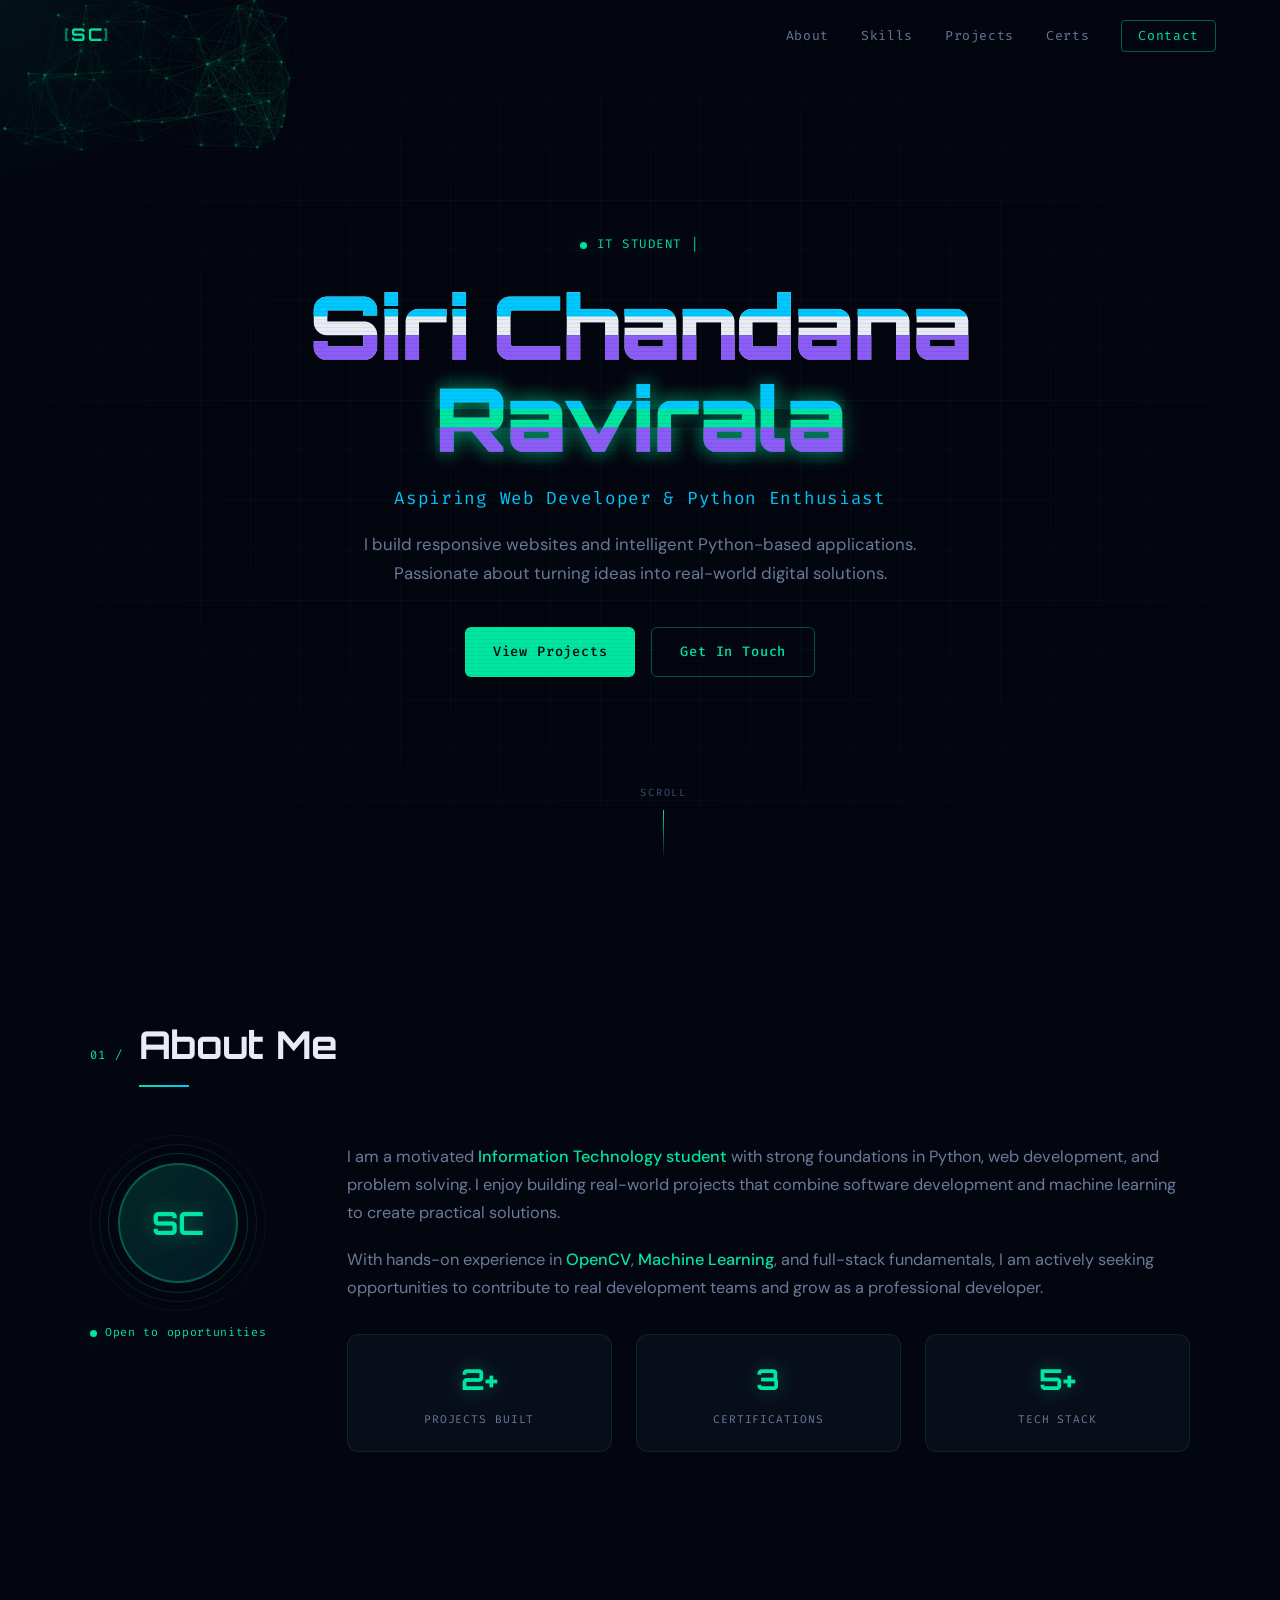
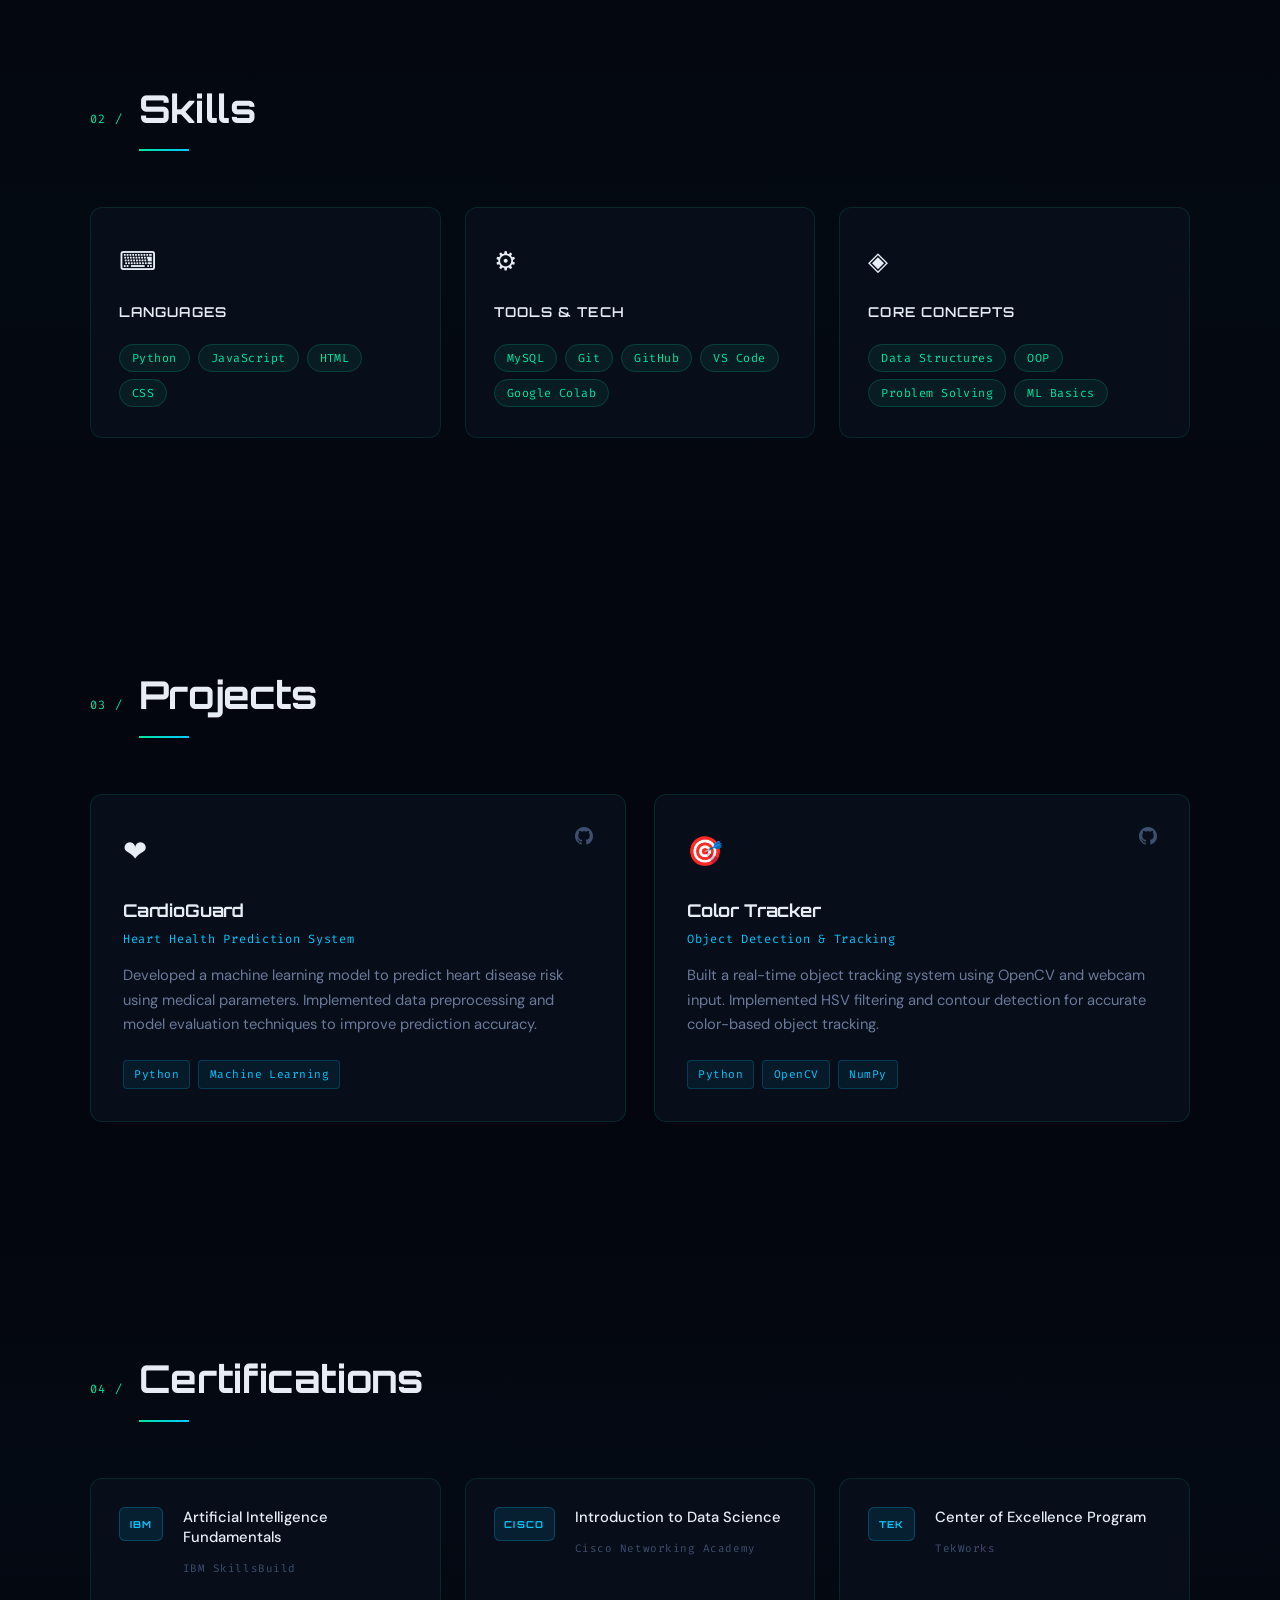
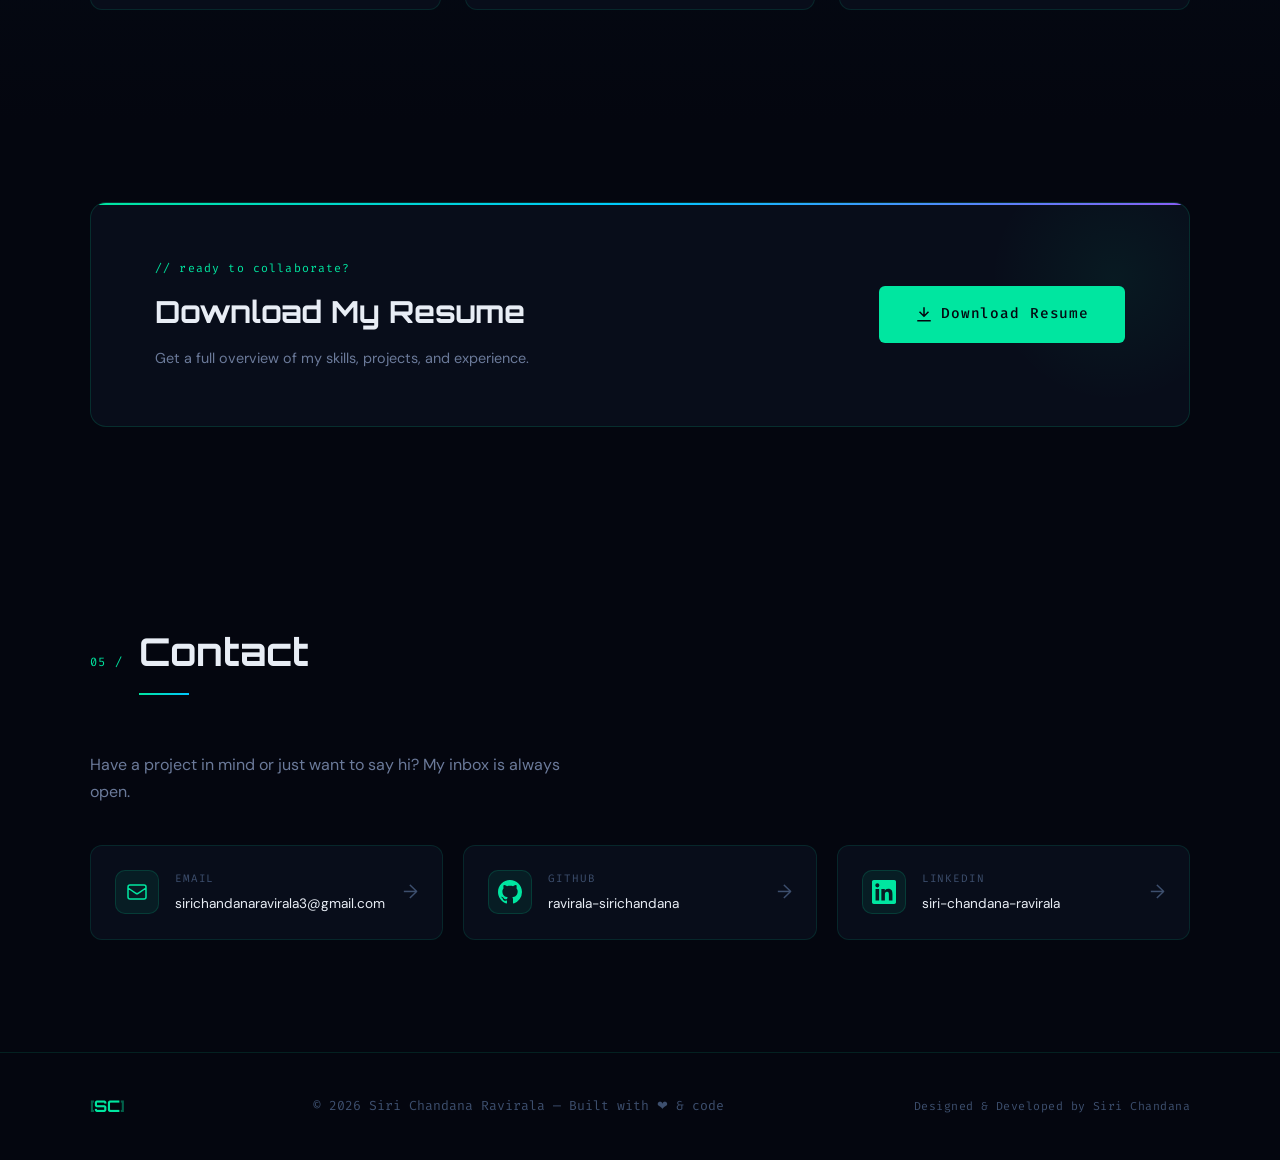
==== index.html @ 1cf6f719 "Add files via upload" ====
<!DOCTYPE html>
<html lang="en">
<head>
  <meta charset="UTF-8" />
  <meta name="viewport" content="width=device-width, initial-scale=1.0" />
  <title>Siri Chandana Ravirala — Portfolio</title>
  <link rel="stylesheet" href="style.css" />
  <link rel="preconnect" href="https://fonts.googleapis.com" />
  <link href="https://fonts.googleapis.com/css2?family=Orbitron:wght@400;600;700;900&family=Fira+Code:wght@300;400;500&family=DM+Sans:wght@300;400;500&display=swap" rel="stylesheet" />
</head>
<body>

  <!-- ─── SCANLINE OVERLAY ─── -->
  <div class="scanlines" aria-hidden="true"></div>

  <!-- ─── CURSOR GLOW ─── -->
  <div class="cursor-glow" id="cursorGlow"></div>

  <!-- ─── NAV ─── -->
  <nav class="nav" id="nav">
    <div class="nav__logo">
      <span class="nav__logo-bracket">[</span>SC<span class="nav__logo-bracket">]</span>
    </div>
    <button class="nav__hamburger" id="hamburger" aria-label="Toggle menu">
      <span></span><span></span><span></span>
    </button>
    <ul class="nav__links" id="navLinks">
      <li><a href="#about" class="nav__link">About</a></li>
      <li><a href="#skills" class="nav__link">Skills</a></li>
      <li><a href="#projects" class="nav__link">Projects</a></li>
      <li><a href="#certs" class="nav__link">Certs</a></li>
      <li><a href="#contact" class="nav__link nav__link--cta">Contact</a></li>
    </ul>
  </nav>

  <!-- ─── HERO ─── -->
  <section class="hero" id="hero">
    <canvas class="hero__particles" id="particleCanvas"></canvas>
    <div class="hero__grid-bg" aria-hidden="true"></div>

    <div class="hero__content">
      <p class="hero__label">
        <span class="hero__label-dot"></span>
        <span id="typingLabel"></span><span class="cursor">|</span>
      </p>
      <h1 class="hero__name" id="heroName">
        <span class="glitch" data-text="Siri Chandana">Siri Chandana</span><br/>
        <span class="glitch hero__name--last" data-text="Ravirala">Ravirala</span>
      </h1>
      <p class="hero__tagline">Aspiring Web Developer &amp; Python Enthusiast</p>
      <p class="hero__intro">I build responsive websites and intelligent Python-based applications.<br class="break-sm"/> Passionate about turning ideas into real-world digital solutions.</p>
      <div class="hero__actions">
        <a href="#projects" class="btn btn--primary">View Projects</a>
        <a href="#contact" class="btn btn--ghost">Get In Touch</a>
      </div>
    </div>

    <div class="hero__scroll-hint" aria-hidden="true">
      <span>scroll</span>
      <div class="hero__scroll-line"></div>
    </div>
  </section>

  <!-- ─── ABOUT ─── -->
  <section class="section about" id="about">
    <div class="container">
      <div class="section__header">
        <span class="section__tag">01 /</span>
        <h2 class="section__title">About Me</h2>
      </div>
      <div class="about__grid">
        <div class="about__avatar-wrap">
          <div class="about__avatar">
            <div class="about__avatar-inner">
              <span class="about__avatar-initials">SC</span>
            </div>
            <div class="about__avatar-ring about__avatar-ring--1"></div>
            <div class="about__avatar-ring about__avatar-ring--2"></div>
            <div class="about__avatar-ring about__avatar-ring--3"></div>
          </div>
          <div class="about__status">
            <span class="about__status-dot"></span>
            Open to opportunities
          </div>
        </div>
        <div class="about__text">
          <p>I am a motivated <span class="highlight">Information Technology student</span> with strong foundations in Python, web development, and problem solving. I enjoy building real-world projects that combine software development and machine learning to create practical solutions.</p>
          <p>With hands-on experience in <span class="highlight">OpenCV</span>, <span class="highlight">Machine Learning</span>, and full-stack fundamentals, I am actively seeking opportunities to contribute to real development teams and grow as a professional developer.</p>
          <div class="about__stats">
            <div class="stat">
              <span class="stat__num">2+</span>
              <span class="stat__label">Projects Built</span>
            </div>
            <div class="stat">
              <span class="stat__num">3</span>
              <span class="stat__label">Certifications</span>
            </div>
            <div class="stat">
              <span class="stat__num">5+</span>
              <span class="stat__label">Tech Stack</span>
            </div>
          </div>
        </div>
      </div>
    </div>
  </section>

  <!-- ─── SKILLS ─── -->
  <section class="section skills" id="skills">
    <div class="container">
      <div class="section__header">
        <span class="section__tag">02 /</span>
        <h2 class="section__title">Skills</h2>
      </div>
      <div class="skills__grid">

        <div class="skill-card" data-delay="0">
          <div class="skill-card__icon">⌨</div>
          <h3 class="skill-card__title">Languages</h3>
          <ul class="skill-card__list">
            <li><span class="pill">Python</span></li>
            <li><span class="pill">JavaScript</span></li>
            <li><span class="pill">HTML</span></li>
            <li><span class="pill">CSS</span></li>
          </ul>
        </div>

        <div class="skill-card" data-delay="100">
          <div class="skill-card__icon">⚙</div>
          <h3 class="skill-card__title">Tools & Tech</h3>
          <ul class="skill-card__list">
            <li><span class="pill">MySQL</span></li>
            <li><span class="pill">Git</span></li>
            <li><span class="pill">GitHub</span></li>
            <li><span class="pill">VS Code</span></li>
            <li><span class="pill">Google Colab</span></li>
          </ul>
        </div>

        <div class="skill-card" data-delay="200">
          <div class="skill-card__icon">◈</div>
          <h3 class="skill-card__title">Core Concepts</h3>
          <ul class="skill-card__list">
            <li><span class="pill">Data Structures</span></li>
            <li><span class="pill">OOP</span></li>
            <li><span class="pill">Problem Solving</span></li>
            <li><span class="pill">ML Basics</span></li>
          </ul>
        </div>

      </div>
    </div>
  </section>

  <!-- ─── PROJECTS ─── -->
  <section class="section projects" id="projects">
    <div class="container">
      <div class="section__header">
        <span class="section__tag">03 /</span>
        <h2 class="section__title">Projects</h2>
      </div>
      <div class="projects__grid">

        <article class="project-card" data-delay="0">
          <div class="project-card__top">
            <span class="project-card__icon">❤</span>
            <div class="project-card__links">
              <a href="https://github.com/ravirala-sirichandana" target="_blank" rel="noopener" class="project-card__link" aria-label="GitHub">
                <svg viewBox="0 0 24 24" width="18" fill="currentColor"><path d="M12 0C5.37 0 0 5.37 0 12c0 5.31 3.435 9.795 8.205 11.385.6.105.825-.255.825-.57 0-.285-.015-1.23-.015-2.235-3.015.555-3.795-.735-4.035-1.41-.135-.345-.72-1.41-1.23-1.695-.42-.225-1.02-.78-.015-.795.945-.015 1.62.87 1.845 1.23 1.08 1.815 2.805 1.305 3.495.99.105-.78.42-1.305.765-1.605-2.67-.3-5.46-1.335-5.46-5.925 0-1.305.465-2.385 1.23-3.225-.12-.3-.54-1.53.12-3.18 0 0 1.005-.315 3.3 1.23.96-.27 1.98-.405 3-.405s2.04.135 3 .405c2.295-1.56 3.3-1.23 3.3-1.23.66 1.65.24 2.88.12 3.18.765.84 1.23 1.905 1.23 3.225 0 4.605-2.805 5.625-5.475 5.925.435.375.81 1.095.81 2.22 0 1.605-.015 2.895-.015 3.3 0 .315.225.69.825.57A12.02 12.02 0 0 0 24 12c0-6.63-5.37-12-12-12z"/></svg>
              </a>
            </div>
          </div>
          <h3 class="project-card__title">CardioGuard</h3>
          <p class="project-card__subtitle">Heart Health Prediction System</p>
          <p class="project-card__desc">Developed a machine learning model to predict heart disease risk using medical parameters. Implemented data preprocessing and model evaluation techniques to improve prediction accuracy.</p>
          <div class="project-card__tags">
            <span class="tag">Python</span>
            <span class="tag">Machine Learning</span>
          </div>
        </article>

        <article class="project-card" data-delay="150">
          <div class="project-card__top">
            <span class="project-card__icon">🎯</span>
            <div class="project-card__links">
              <a href="https://github.com/ravirala-sirichandana" target="_blank" rel="noopener" class="project-card__link" aria-label="GitHub">
                <svg viewBox="0 0 24 24" width="18" fill="currentColor"><path d="M12 0C5.37 0 0 5.37 0 12c0 5.31 3.435 9.795 8.205 11.385.6.105.825-.255.825-.57 0-.285-.015-1.23-.015-2.235-3.015.555-3.795-.735-4.035-1.41-.135-.345-.72-1.41-1.23-1.695-.42-.225-1.02-.78-.015-.795.945-.015 1.62.87 1.845 1.23 1.08 1.815 2.805 1.305 3.495.99.105-.78.42-1.305.765-1.605-2.67-.3-5.46-1.335-5.46-5.925 0-1.305.465-2.385 1.23-3.225-.12-.3-.54-1.53.12-3.18 0 0 1.005-.315 3.3 1.23.96-.27 1.98-.405 3-.405s2.04.135 3 .405c2.295-1.56 3.3-1.23 3.3-1.23.66 1.65.24 2.88.12 3.18.765.84 1.23 1.905 1.23 3.225 0 4.605-2.805 5.625-5.475 5.925.435.375.81 1.095.81 2.22 0 1.605-.015 2.895-.015 3.3 0 .315.225.69.825.57A12.02 12.02 0 0 0 24 12c0-6.63-5.37-12-12-12z"/></svg>
              </a>
            </div>
          </div>
          <h3 class="project-card__title">Color Tracker</h3>
          <p class="project-card__subtitle">Object Detection &amp; Tracking</p>
          <p class="project-card__desc">Built a real-time object tracking system using OpenCV and webcam input. Implemented HSV filtering and contour detection for accurate color-based object tracking.</p>
          <div class="project-card__tags">
            <span class="tag">Python</span>
            <span class="tag">OpenCV</span>
            <span class="tag">NumPy</span>
          </div>
        </article>

      </div>
    </div>
  </section>

  <!-- ─── CERTIFICATIONS ─── -->
  <section class="section certs" id="certs">
    <div class="container">
      <div class="section__header">
        <span class="section__tag">04 /</span>
        <h2 class="section__title">Certifications</h2>
      </div>
      <div class="certs__grid">

        <div class="cert-card" data-delay="0">
          <div class="cert-card__badge">IBM</div>
          <div class="cert-card__body">
            <h3 class="cert-card__title">Artificial Intelligence Fundamentals</h3>
            <span class="cert-card__issuer">IBM SkillsBuild</span>
          </div>
          <div class="cert-card__glow"></div>
        </div>

        <div class="cert-card" data-delay="100">
          <div class="cert-card__badge">CISCO</div>
          <div class="cert-card__body">
            <h3 class="cert-card__title">Introduction to Data Science</h3>
            <span class="cert-card__issuer">Cisco Networking Academy</span>
          </div>
          <div class="cert-card__glow"></div>
        </div>

        <div class="cert-card" data-delay="200">
          <div class="cert-card__badge">TEK</div>
          <div class="cert-card__body">
            <h3 class="cert-card__title">Center of Excellence Program</h3>
            <span class="cert-card__issuer">TekWorks</span>
          </div>
          <div class="cert-card__glow"></div>
        </div>

      </div>
    </div>
  </section>

  <!-- ─── RESUME ─── -->
  <section class="section resume-section" id="resume">
    <div class="container">
      <div class="resume-cta">
        <div class="resume-cta__text">
          <p class="resume-cta__label">// ready to collaborate?</p>
          <h2 class="resume-cta__heading">Download My Resume</h2>
          <p class="resume-cta__sub">Get a full overview of my skills, projects, and experience.</p>
        </div>
        <a href="resume.pdf" class="btn btn--primary btn--lg" download>
          <svg width="18" height="18" viewBox="0 0 24 24" fill="none" stroke="currentColor" stroke-width="2"><path d="M12 15V3M6 9l6 6 6-6M3 21h18"/></svg>
          Download Resume
        </a>
      </div>
    </div>
  </section>

  <!-- ─── CONTACT ─── -->
  <section class="section contact" id="contact">
    <div class="container">
      <div class="section__header">
        <span class="section__tag">05 /</span>
        <h2 class="section__title">Contact</h2>
      </div>
      <p class="contact__intro">Have a project in mind or just want to say hi? My inbox is always open.</p>
      <div class="contact__grid">

        <a href="mailto:sirichandanaravirala3@gmail.com" class="contact-card">
          <div class="contact-card__icon">
            <svg viewBox="0 0 24 24" width="24" fill="none" stroke="currentColor" stroke-width="1.5"><path d="M3 8l7.89 5.26a2 2 0 002.22 0L21 8M5 19h14a2 2 0 002-2V7a2 2 0 00-2-2H5a2 2 0 00-2 2v10a2 2 0 002 2z"/></svg>
          </div>
          <div>
            <p class="contact-card__label">Email</p>
            <p class="contact-card__value">sirichandanaravirala3@gmail.com</p>
          </div>
          <span class="contact-card__arrow">→</span>
        </a>

        <a href="https://github.com/ravirala-sirichandana" target="_blank" rel="noopener" class="contact-card">
          <div class="contact-card__icon">
            <svg viewBox="0 0 24 24" width="24" fill="currentColor"><path d="M12 0C5.37 0 0 5.37 0 12c0 5.31 3.435 9.795 8.205 11.385.6.105.825-.255.825-.57 0-.285-.015-1.23-.015-2.235-3.015.555-3.795-.735-4.035-1.41-.135-.345-.72-1.41-1.23-1.695-.42-.225-1.02-.78-.015-.795.945-.015 1.62.87 1.845 1.23 1.08 1.815 2.805 1.305 3.495.99.105-.78.42-1.305.765-1.605-2.67-.3-5.46-1.335-5.46-5.925 0-1.305.465-2.385 1.23-3.225-.12-.3-.54-1.53.12-3.18 0 0 1.005-.315 3.3 1.23.96-.27 1.98-.405 3-.405s2.04.135 3 .405c2.295-1.56 3.3-1.23 3.3-1.23.66 1.65.24 2.88.12 3.18.765.84 1.23 1.905 1.23 3.225 0 4.605-2.805 5.625-5.475 5.925.435.375.81 1.095.81 2.22 0 1.605-.015 2.895-.015 3.3 0 .315.225.69.825.57A12.02 12.02 0 0 0 24 12c0-6.63-5.37-12-12-12z"/></svg>
          </div>
          <div>
            <p class="contact-card__label">GitHub</p>
            <p class="contact-card__value">ravirala-sirichandana</p>
          </div>
          <span class="contact-card__arrow">→</span>
        </a>

        <a href="https://linkedin.com/in/siri-chandana-ravirala" target="_blank" rel="noopener" class="contact-card">
          <div class="contact-card__icon">
            <svg viewBox="0 0 24 24" width="24" fill="currentColor"><path d="M20.447 20.452h-3.554v-5.569c0-1.328-.027-3.037-1.852-3.037-1.853 0-2.136 1.445-2.136 2.939v5.667H9.351V9h3.414v1.561h.046c.477-.9 1.637-1.85 3.37-1.85 3.601 0 4.267 2.37 4.267 5.455v6.286zM5.337 7.433a2.062 2.062 0 01-2.063-2.065 2.064 2.064 0 112.063 2.065zm1.782 13.019H3.555V9h3.564v11.452zM22.225 0H1.771C.792 0 0 .774 0 1.729v20.542C0 23.227.792 24 1.771 24h20.451C23.2 24 24 23.227 24 22.271V1.729C24 .774 23.2 0 22.222 0h.003z"/></svg>
          </div>
          <div>
            <p class="contact-card__label">LinkedIn</p>
            <p class="contact-card__value">siri-chandana-ravirala</p>
          </div>
          <span class="contact-card__arrow">→</span>
        </a>

      </div>
    </div>
  </section>

  <!-- ─── FOOTER ─── -->
  <footer class="footer">
    <div class="container">
      <div class="footer__inner">
        <span class="footer__logo"><span class="footer__logo-bracket">[</span>SC<span class="footer__logo-bracket">]</span></span>
        <p class="footer__copy">© 2026 Siri Chandana Ravirala — Built with ❤ &amp; code</p>
        <p class="footer__made">Designed &amp; Developed by Siri Chandana</p>
      </div>
    </div>
  </footer>

  <script src="script.js"></script>
</body>
</html>
---- style.css ----
/* ═══════════════════════════════════════════════
   SIRI CHANDANA — PORTFOLIO  |  style.css
   Theme: Cyberpunk Terminal / Dark Futuristic
   ═══════════════════════════════════════════════ */

/* ── VARIABLES ─────────────────────────────── */
:root {
  --bg-base:       #04060f;
  --bg-card:       #080d1a;
  --bg-card-hover: #0c1326;
  --bg-border:     rgba(0, 230, 160, 0.12);

  --accent-green:  #00e6a0;
  --accent-cyan:   #00c8ff;
  --accent-purple: #8b5cf6;

  --text-primary:  #e8edf5;
  --text-muted:    #6b7a9a;
  --text-dim:      #3d4f6e;

  --glow-green:    0 0 20px rgba(0, 230, 160, 0.4);
  --glow-cyan:     0 0 20px rgba(0, 200, 255, 0.4);
  --glow-card:     0 0 40px rgba(0, 230, 160, 0.06);

  --font-display:  'Orbitron', monospace;
  --font-code:     'Fira Code', monospace;
  --font-body:     'DM Sans', sans-serif;

  --nav-h:         70px;
  --radius:        12px;
  --transition:    0.3s cubic-bezier(0.4, 0, 0.2, 1);
}

/* ── RESET & BASE ───────────────────────────── */
*, *::before, *::after { box-sizing: border-box; margin: 0; padding: 0; }
html { scroll-behavior: smooth; font-size: 16px; }

body {
  background: var(--bg-base);
  color: var(--text-primary);
  font-family: var(--font-body);
  line-height: 1.7;
  overflow-x: hidden;
}

a { color: inherit; text-decoration: none; }
ul { list-style: none; }
img { display: block; max-width: 100%; }

/* ── SCANLINES ──────────────────────────────── */
.scanlines {
  pointer-events: none;
  position: fixed;
  inset: 0;
  z-index: 9999;
  background: repeating-linear-gradient(
    to bottom,
    transparent 0px,
    transparent 3px,
    rgba(0, 0, 0, 0.06) 3px,
    rgba(0, 0, 0, 0.06) 4px
  );
  animation: scanMove 8s linear infinite;
}
@keyframes scanMove {
  0%   { background-position-y: 0; }
  100% { background-position-y: 100vh; }
}

/* ── CURSOR GLOW ────────────────────────────── */
.cursor-glow {
  pointer-events: none;
  position: fixed;
  width: 400px;
  height: 400px;
  border-radius: 50%;
  background: radial-gradient(circle, rgba(0,230,160,0.06) 0%, transparent 70%);
  transform: translate(-50%, -50%);
  z-index: 1;
  transition: opacity 0.3s;
}

/* ── CONTAINER ──────────────────────────────── */
.container {
  width: min(1100px, 92%);
  margin: 0 auto;
}

/* ── NAVIGATION ─────────────────────────────── */
.nav {
  position: fixed;
  top: 0; left: 0; right: 0;
  height: var(--nav-h);
  display: flex;
  align-items: center;
  justify-content: space-between;
  padding: 0 5%;
  z-index: 100;
  transition: background var(--transition), backdrop-filter var(--transition);
}

.nav.scrolled {
  background: rgba(4, 6, 15, 0.92);
  backdrop-filter: blur(16px);
  border-bottom: 1px solid var(--bg-border);
}

.nav__logo {
  font-family: var(--font-display);
  font-size: 1.1rem;
  font-weight: 700;
  color: var(--accent-green);
  letter-spacing: 0.1em;
}

.nav__logo-bracket { opacity: 0.5; }

.nav__links {
  display: flex;
  align-items: center;
  gap: 2rem;
}

.nav__link {
  font-family: var(--font-code);
  font-size: 0.82rem;
  color: var(--text-muted);
  position: relative;
  transition: color var(--transition);
  letter-spacing: 0.05em;
}

.nav__link::after {
  content: '';
  position: absolute;
  bottom: -4px; left: 0;
  width: 0; height: 1px;
  background: var(--accent-green);
  transition: width var(--transition);
}

.nav__link:hover,
.nav__link.active {
  color: var(--accent-green);
}

.nav__link:hover::after,
.nav__link.active::after { width: 100%; }

.nav__link--cta {
  padding: 0.4rem 1rem;
  border: 1px solid rgba(0, 230, 160, 0.4);
  border-radius: 4px;
  color: var(--accent-green);
  transition: background var(--transition), color var(--transition), box-shadow var(--transition);
}

.nav__link--cta:hover {
  background: var(--accent-green);
  color: var(--bg-base);
  box-shadow: var(--glow-green);
}

.nav__link--cta::after { display: none; }

/* Hamburger */
.nav__hamburger {
  display: none;
  flex-direction: column;
  gap: 5px;
  background: none;
  border: none;
  cursor: pointer;
  padding: 4px;
}

.nav__hamburger span {
  display: block;
  width: 24px; height: 2px;
  background: var(--accent-green);
  border-radius: 2px;
  transition: transform var(--transition), opacity var(--transition);
}

.nav__hamburger.open span:nth-child(1) { transform: translateY(7px) rotate(45deg); }
.nav__hamburger.open span:nth-child(2) { opacity: 0; }
.nav__hamburger.open span:nth-child(3) { transform: translateY(-7px) rotate(-45deg); }

/* ── BUTTONS ────────────────────────────────── */
.btn {
  display: inline-flex;
  align-items: center;
  gap: 0.5rem;
  padding: 0.75rem 1.75rem;
  border-radius: 6px;
  font-family: var(--font-code);
  font-size: 0.85rem;
  font-weight: 500;
  letter-spacing: 0.06em;
  cursor: pointer;
  border: none;
  transition: all var(--transition);
}

.btn--primary {
  background: var(--accent-green);
  color: var(--bg-base);
}

.btn--primary:hover {
  background: #00ffb3;
  box-shadow: var(--glow-green);
  transform: translateY(-2px);
}

.btn--ghost {
  background: transparent;
  border: 1px solid rgba(0, 230, 160, 0.35);
  color: var(--accent-green);
}

.btn--ghost:hover {
  background: rgba(0, 230, 160, 0.08);
  box-shadow: var(--glow-green);
  transform: translateY(-2px);
}

.btn--lg { padding: 1rem 2.25rem; font-size: 0.9rem; }

/* ── HERO ───────────────────────────────────── */
.hero {
  position: relative;
  min-height: 100vh;
  display: flex;
  align-items: center;
  justify-content: center;
  overflow: hidden;
  padding: var(--nav-h) 5% 5%;
}

.hero__particles {
  position: absolute;
  inset: 0;
  z-index: 0;
}

.hero__grid-bg {
  position: absolute;
  inset: 0;
  background-image:
    linear-gradient(rgba(0,230,160,0.04) 1px, transparent 1px),
    linear-gradient(90deg, rgba(0,230,160,0.04) 1px, transparent 1px);
  background-size: 50px 50px;
  z-index: 0;
  mask-image: radial-gradient(ellipse 80% 80% at 50% 50%, black 30%, transparent 100%);
}

.hero__content {
  position: relative;
  z-index: 2;
  text-align: center;
  max-width: 820px;
}

.hero__label {
  display: inline-flex;
  align-items: center;
  gap: 0.6rem;
  font-family: var(--font-code);
  font-size: 0.78rem;
  color: var(--accent-green);
  letter-spacing: 0.12em;
  text-transform: uppercase;
  margin-bottom: 1.5rem;
  opacity: 0;
  animation: fadeUp 0.6s 0.2s forwards;
}

.hero__label-dot {
  width: 7px; height: 7px;
  border-radius: 50%;
  background: var(--accent-green);
  box-shadow: var(--glow-green);
  animation: pulse 2s infinite;
}

@keyframes pulse {
  0%, 100% { opacity: 1; transform: scale(1); }
  50% { opacity: 0.4; transform: scale(0.8); }
}

.cursor {
  animation: blink 0.8s step-end infinite;
  color: var(--accent-green);
}

@keyframes blink { 0%, 100% { opacity: 1; } 50% { opacity: 0; } }

.hero__name {
  font-family: var(--font-display);
  font-size: clamp(2.6rem, 7vw, 5.5rem);
  font-weight: 900;
  line-height: 1.05;
  letter-spacing: -0.02em;
  margin-bottom: 1.25rem;
  opacity: 0;
  animation: fadeUp 0.7s 0.4s forwards;
}

.hero__name--last {
  color: var(--accent-green);
  text-shadow: var(--glow-green);
}

/* Glitch Effect */
.glitch {
  position: relative;
  display: inline-block;
}

.glitch::before,
.glitch::after {
  content: attr(data-text);
  position: absolute;
  top: 0; left: 0;
  width: 100%; height: 100%;
}

.glitch::before {
  color: var(--accent-cyan);
  clip-path: polygon(0 0, 100% 0, 100% 40%, 0 40%);
  animation: glitchTop 4s 2s infinite;
}

.glitch::after {
  color: var(--accent-purple);
  clip-path: polygon(0 60%, 100% 60%, 100% 100%, 0 100%);
  animation: glitchBottom 4s 2s infinite;
}

@keyframes glitchTop {
  0%, 90%, 100% { transform: translate(0); opacity: 0; }
  91%           { transform: translate(-3px, -2px); opacity: 0.7; }
  93%           { transform: translate(3px, 2px); opacity: 0.7; }
  95%           { transform: translate(0); opacity: 0; }
}

@keyframes glitchBottom {
  0%, 90%, 100% { transform: translate(0); opacity: 0; }
  92%           { transform: translate(3px, 2px); opacity: 0.7; }
  94%           { transform: translate(-3px, -2px); opacity: 0.7; }
  96%           { transform: translate(0); opacity: 0; }
}

.hero__tagline {
  font-family: var(--font-code);
  font-size: clamp(0.9rem, 2vw, 1.1rem);
  color: var(--accent-cyan);
  letter-spacing: 0.04em;
  margin-bottom: 1rem;
  opacity: 0;
  animation: fadeUp 0.7s 0.6s forwards;
}

.hero__intro {
  font-size: clamp(0.9rem, 1.5vw, 1.05rem);
  color: var(--text-muted);
  max-width: 580px;
  margin: 0 auto 2.5rem;
  opacity: 0;
  animation: fadeUp 0.7s 0.8s forwards;
}

.hero__actions {
  display: flex;
  gap: 1rem;
  justify-content: center;
  flex-wrap: wrap;
  opacity: 0;
  animation: fadeUp 0.7s 1s forwards;
}

.hero__scroll-hint {
  position: absolute;
  bottom: 2.5rem;
  left: 50%;
  transform: translateX(-50%);
  display: flex;
  flex-direction: column;
  align-items: center;
  gap: 0.5rem;
  font-family: var(--font-code);
  font-size: 0.65rem;
  letter-spacing: 0.18em;
  text-transform: uppercase;
  color: var(--text-dim);
  opacity: 0;
  animation: fadeUp 0.7s 1.4s forwards;
}

.hero__scroll-line {
  width: 1px;
  height: 50px;
  background: linear-gradient(to bottom, var(--accent-green), transparent);
  animation: scrollPulse 2s ease-in-out infinite;
}

@keyframes scrollPulse {
  0%, 100% { opacity: 0.3; transform: scaleY(1); }
  50% { opacity: 1; transform: scaleY(1.2); }
}

/* ── SECTIONS ───────────────────────────────── */
.section {
  padding: 7rem 0;
}

.section__header {
  display: flex;
  align-items: baseline;
  gap: 1rem;
  margin-bottom: 3.5rem;
}

.section__tag {
  font-family: var(--font-code);
  font-size: 0.75rem;
  color: var(--accent-green);
  letter-spacing: 0.1em;
}

.section__title {
  font-family: var(--font-display);
  font-size: clamp(1.6rem, 4vw, 2.4rem);
  font-weight: 700;
  letter-spacing: -0.01em;
  position: relative;
}

.section__title::after {
  content: '';
  display: block;
  width: 50px; height: 2px;
  background: linear-gradient(to right, var(--accent-green), var(--accent-cyan));
  margin-top: 0.5rem;
}

/* ── ABOUT ──────────────────────────────────── */
.about__grid {
  display: grid;
  grid-template-columns: auto 1fr;
  gap: 5rem;
  align-items: start;
}

.about__avatar-wrap {
  display: flex;
  flex-direction: column;
  align-items: center;
  gap: 1.25rem;
}

.about__avatar {
  position: relative;
  width: 160px;
  height: 160px;
  display: flex;
  align-items: center;
  justify-content: center;
}

.about__avatar-inner {
  width: 120px; height: 120px;
  border-radius: 50%;
  background: linear-gradient(135deg, rgba(0,230,160,0.15), rgba(0,200,255,0.1));
  border: 2px solid rgba(0,230,160,0.3);
  display: flex;
  align-items: center;
  justify-content: center;
  position: relative;
  z-index: 2;
}

.about__avatar-initials {
  font-family: var(--font-display);
  font-size: 2rem;
  font-weight: 700;
  color: var(--accent-green);
  text-shadow: var(--glow-green);
}

.about__avatar-ring {
  position: absolute;
  border-radius: 50%;
  border: 1px solid;
}

.about__avatar-ring--1 {
  width: 140px; height: 140px;
  border-color: rgba(0,230,160,0.2);
  animation: ringRotate 8s linear infinite;
}

.about__avatar-ring--2 {
  width: 158px; height: 158px;
  border-color: rgba(0,200,255,0.12);
  animation: ringRotate 14s linear infinite reverse;
}

.about__avatar-ring--3 {
  width: 176px; height: 176px;
  border-color: rgba(139,92,246,0.08);
  animation: ringRotate 20s linear infinite;
}

@keyframes ringRotate {
  from { transform: rotate(0deg); }
  to   { transform: rotate(360deg); }
}

.about__status {
  display: flex;
  align-items: center;
  gap: 0.5rem;
  font-family: var(--font-code);
  font-size: 0.72rem;
  color: var(--accent-green);
  letter-spacing: 0.06em;
  white-space: nowrap;
}

.about__status-dot {
  width: 7px; height: 7px;
  border-radius: 50%;
  background: var(--accent-green);
  box-shadow: var(--glow-green);
  animation: pulse 2s infinite;
}

.about__text p {
  color: var(--text-muted);
  margin-bottom: 1.25rem;
  font-size: 1.02rem;
}

.about__text p:last-of-type { margin-bottom: 2rem; }

.highlight {
  color: var(--accent-green);
  font-weight: 500;
}

.about__stats {
  display: grid;
  grid-template-columns: repeat(3, 1fr);
  gap: 1.5rem;
  margin-top: 2rem;
}

.stat {
  padding: 1.25rem;
  background: var(--bg-card);
  border: 1px solid var(--bg-border);
  border-radius: var(--radius);
  text-align: center;
  transition: border-color var(--transition), box-shadow var(--transition);
}

.stat:hover {
  border-color: rgba(0,230,160,0.3);
  box-shadow: var(--glow-card);
}

.stat__num {
  display: block;
  font-family: var(--font-display);
  font-size: 1.8rem;
  font-weight: 700;
  color: var(--accent-green);
  text-shadow: var(--glow-green);
}

.stat__label {
  font-family: var(--font-code);
  font-size: 0.7rem;
  color: var(--text-muted);
  letter-spacing: 0.08em;
  text-transform: uppercase;
}

/* ── SKILLS ─────────────────────────────────── */
.skills {
  background: linear-gradient(180deg, var(--bg-base) 0%, rgba(0,230,160,0.02) 50%, var(--bg-base) 100%);
}

.skills__grid {
  display: grid;
  grid-template-columns: repeat(3, 1fr);
  gap: 1.5rem;
}

.skill-card {
  background: var(--bg-card);
  border: 1px solid var(--bg-border);
  border-radius: var(--radius);
  padding: 2rem 1.75rem;
  position: relative;
  overflow: hidden;
  transition: border-color var(--transition), transform var(--transition), box-shadow var(--transition);
}

.skill-card::before {
  content: '';
  position: absolute;
  top: 0; left: 0; right: 0;
  height: 2px;
  background: linear-gradient(to right, var(--accent-green), var(--accent-cyan));
  opacity: 0;
  transition: opacity var(--transition);
}

.skill-card:hover {
  border-color: rgba(0,230,160,0.25);
  transform: translateY(-6px);
  box-shadow: var(--glow-card);
}

.skill-card:hover::before { opacity: 1; }

.skill-card__icon {
  font-size: 1.6rem;
  margin-bottom: 1rem;
  display: block;
}

.skill-card__title {
  font-family: var(--font-display);
  font-size: 0.85rem;
  font-weight: 600;
  letter-spacing: 0.08em;
  text-transform: uppercase;
  color: var(--text-primary);
  margin-bottom: 1.25rem;
}

.skill-card__list {
  display: flex;
  flex-wrap: wrap;
  gap: 0.5rem;
}

.pill {
  font-family: var(--font-code);
  font-size: 0.73rem;
  padding: 0.3rem 0.75rem;
  background: rgba(0, 230, 160, 0.07);
  border: 1px solid rgba(0, 230, 160, 0.18);
  border-radius: 100px;
  color: var(--accent-green);
  letter-spacing: 0.04em;
  transition: background var(--transition), border-color var(--transition), box-shadow var(--transition);
}

.pill:hover {
  background: rgba(0, 230, 160, 0.15);
  border-color: rgba(0,230,160,0.5);
  box-shadow: 0 0 10px rgba(0,230,160,0.2);
}

/* ── PROJECTS ───────────────────────────────── */
.projects__grid {
  display: grid;
  grid-template-columns: repeat(2, 1fr);
  gap: 1.75rem;
}

.project-card {
  background: var(--bg-card);
  border: 1px solid var(--bg-border);
  border-radius: var(--radius);
  padding: 2rem;
  position: relative;
  overflow: hidden;
  transition: border-color var(--transition), transform var(--transition), box-shadow var(--transition);
}

.project-card::after {
  content: '';
  position: absolute;
  inset: 0;
  background: radial-gradient(ellipse at top left, rgba(0,230,160,0.04) 0%, transparent 60%);
  opacity: 0;
  transition: opacity var(--transition);
}

.project-card:hover {
  border-color: rgba(0,230,160,0.3);
  transform: translateY(-6px);
  box-shadow: 0 20px 60px rgba(0,230,160,0.08);
}

.project-card:hover::after { opacity: 1; }

.project-card__top {
  display: flex;
  justify-content: space-between;
  align-items: flex-start;
  margin-bottom: 1.25rem;
}

.project-card__icon { font-size: 1.8rem; }

.project-card__links { display: flex; gap: 0.75rem; }

.project-card__link {
  color: var(--text-dim);
  transition: color var(--transition), transform var(--transition);
  display: flex;
  align-items: center;
}

.project-card__link:hover {
  color: var(--accent-green);
  transform: translateY(-2px);
}

.project-card__title {
  font-family: var(--font-display);
  font-size: 1.1rem;
  font-weight: 700;
  letter-spacing: -0.01em;
  margin-bottom: 0.2rem;
}

.project-card__subtitle {
  font-family: var(--font-code);
  font-size: 0.75rem;
  color: var(--accent-cyan);
  letter-spacing: 0.06em;
  margin-bottom: 0.9rem;
}

.project-card__desc {
  font-size: 0.92rem;
  color: var(--text-muted);
  margin-bottom: 1.5rem;
  line-height: 1.65;
}

.project-card__tags {
  display: flex;
  flex-wrap: wrap;
  gap: 0.5rem;
}

.tag {
  font-family: var(--font-code);
  font-size: 0.7rem;
  padding: 0.25rem 0.65rem;
  background: rgba(0,200,255,0.07);
  border: 1px solid rgba(0,200,255,0.2);
  border-radius: 4px;
  color: var(--accent-cyan);
  letter-spacing: 0.04em;
}

/* ── CERTIFICATIONS ─────────────────────────── */
.certs {
  background: linear-gradient(180deg, var(--bg-base) 0%, rgba(0,200,255,0.02) 50%, var(--bg-base) 100%);
}

.certs__grid {
  display: grid;
  grid-template-columns: repeat(3, 1fr);
  gap: 1.5rem;
}

.cert-card {
  background: var(--bg-card);
  border: 1px solid var(--bg-border);
  border-radius: var(--radius);
  padding: 1.75rem;
  display: flex;
  gap: 1.25rem;
  align-items: flex-start;
  position: relative;
  overflow: hidden;
  transition: border-color var(--transition), transform var(--transition);
}

.cert-card:hover {
  border-color: rgba(0,200,255,0.3);
  transform: translateY(-5px);
}

.cert-card__glow {
  position: absolute;
  bottom: -20px; right: -20px;
  width: 80px; height: 80px;
  border-radius: 50%;
  background: radial-gradient(circle, rgba(0,200,255,0.12), transparent 70%);
  opacity: 0;
  transition: opacity var(--transition);
}

.cert-card:hover .cert-card__glow { opacity: 1; }

.cert-card__badge {
  font-family: var(--font-display);
  font-size: 0.6rem;
  font-weight: 700;
  letter-spacing: 0.12em;
  padding: 0.5rem 0.6rem;
  background: rgba(0,200,255,0.1);
  border: 1px solid rgba(0,200,255,0.25);
  border-radius: 6px;
  color: var(--accent-cyan);
  white-space: nowrap;
  flex-shrink: 0;
}

.cert-card__body { flex: 1; }

.cert-card__title {
  font-family: var(--font-body);
  font-size: 0.92rem;
  font-weight: 500;
  color: var(--text-primary);
  margin-bottom: 0.35rem;
  line-height: 1.4;
}

.cert-card__issuer {
  font-family: var(--font-code);
  font-size: 0.68rem;
  color: var(--text-dim);
  letter-spacing: 0.05em;
}

/* ── RESUME CTA ─────────────────────────────── */
.resume-section {
  padding: 5rem 0;
}

.resume-cta {
  display: flex;
  align-items: center;
  justify-content: space-between;
  gap: 3rem;
  padding: 3.5rem 4rem;
  background: var(--bg-card);
  border: 1px solid rgba(0,230,160,0.15);
  border-radius: 16px;
  position: relative;
  overflow: hidden;
}

.resume-cta::before {
  content: '';
  position: absolute;
  top: 0; left: 0; right: 0;
  height: 2px;
  background: linear-gradient(to right, var(--accent-green), var(--accent-cyan), var(--accent-purple));
}

.resume-cta::after {
  content: '';
  position: absolute;
  top: -50px; right: -50px;
  width: 250px; height: 250px;
  border-radius: 50%;
  background: radial-gradient(circle, rgba(0,230,160,0.06), transparent 70%);
}

.resume-cta__label {
  font-family: var(--font-code);
  font-size: 0.72rem;
  color: var(--accent-green);
  letter-spacing: 0.1em;
  margin-bottom: 0.5rem;
}

.resume-cta__heading {
  font-family: var(--font-display);
  font-size: clamp(1.3rem, 3vw, 1.9rem);
  font-weight: 700;
  margin-bottom: 0.5rem;
}

.resume-cta__sub {
  color: var(--text-muted);
  font-size: 0.9rem;
}

/* ── CONTACT ────────────────────────────────── */
.contact__intro {
  color: var(--text-muted);
  font-size: 1rem;
  margin-bottom: 2.5rem;
  max-width: 500px;
}

.contact__grid {
  display: grid;
  grid-template-columns: repeat(3, 1fr);
  gap: 1.25rem;
}

.contact-card {
  display: flex;
  align-items: center;
  gap: 1rem;
  padding: 1.5rem;
  background: var(--bg-card);
  border: 1px solid var(--bg-border);
  border-radius: var(--radius);
  transition: border-color var(--transition), transform var(--transition), box-shadow var(--transition);
  position: relative;
  overflow: hidden;
}

.contact-card:hover {
  border-color: rgba(0,230,160,0.3);
  transform: translateY(-4px);
  box-shadow: var(--glow-card);
}

.contact-card__icon {
  width: 44px; height: 44px;
  border-radius: 10px;
  background: rgba(0,230,160,0.08);
  border: 1px solid rgba(0,230,160,0.15);
  display: flex;
  align-items: center;
  justify-content: center;
  color: var(--accent-green);
  flex-shrink: 0;
  transition: background var(--transition);
}

.contact-card:hover .contact-card__icon {
  background: rgba(0,230,160,0.16);
}

.contact-card__label {
  font-family: var(--font-code);
  font-size: 0.68rem;
  color: var(--text-dim);
  letter-spacing: 0.08em;
  text-transform: uppercase;
  margin-bottom: 0.2rem;
}

.contact-card__value {
  font-size: 0.85rem;
  color: var(--text-primary);
  word-break: break-all;
}

.contact-card__arrow {
  margin-left: auto;
  font-size: 1.2rem;
  color: var(--text-dim);
  flex-shrink: 0;
  transition: color var(--transition), transform var(--transition);
}

.contact-card:hover .contact-card__arrow {
  color: var(--accent-green);
  transform: translateX(4px);
}

/* ── FOOTER ─────────────────────────────────── */
.footer {
  border-top: 1px solid var(--bg-border);
  padding: 2.5rem 0;
}

.footer__inner {
  display: flex;
  align-items: center;
  justify-content: space-between;
  flex-wrap: wrap;
  gap: 1rem;
}

.footer__logo {
  font-family: var(--font-display);
  font-weight: 700;
  color: var(--accent-green);
  font-size: 1rem;
}

.footer__logo-bracket { opacity: 0.4; }

.footer__copy {
  font-size: 0.82rem;
  color: var(--text-dim);
  font-family: var(--font-code);
}

.footer__made {
  font-family: var(--font-code);
  font-size: 0.72rem;
  color: var(--text-dim);
  letter-spacing: 0.04em;
}

/* ── ANIMATIONS ─────────────────────────────── */
@keyframes fadeUp {
  from { opacity: 0; transform: translateY(24px); }
  to   { opacity: 1; transform: translateY(0); }
}

.reveal {
  opacity: 0;
  transform: translateY(30px);
  transition: opacity 0.7s var(--transition), transform 0.7s var(--transition);
}

.reveal.visible {
  opacity: 1;
  transform: none;
}

/* ── MOBILE ─────────────────────────────────── */
@media (max-width: 900px) {
  .about__grid { grid-template-columns: 1fr; gap: 3rem; }
  .about__avatar-wrap { flex-direction: row; align-items: center; }
  .skills__grid { grid-template-columns: 1fr; }
  .projects__grid { grid-template-columns: 1fr; }
  .certs__grid { grid-template-columns: 1fr; }
  .contact__grid { grid-template-columns: 1fr; }
  .resume-cta { flex-direction: column; text-align: center; padding: 2.5rem 2rem; }
  .about__stats { grid-template-columns: repeat(3,1fr); }
}

@media (max-width: 680px) {
  .nav__links {
    position: fixed;
    top: var(--nav-h);
    left: 0; right: 0;
    flex-direction: column;
    align-items: center;
    background: rgba(4, 6, 15, 0.97);
    backdrop-filter: blur(16px);
    border-bottom: 1px solid var(--bg-border);
    padding: 2rem 0;
    gap: 1.5rem;
    transform: translateY(-110%);
    transition: transform 0.4s cubic-bezier(0.4, 0, 0.2, 1);
    z-index: 99;
  }

  .nav__links.open { transform: translateY(0); }

  .nav__hamburger { display: flex; }

  .hero__name { font-size: clamp(2rem, 10vw, 3.2rem); }
  .about__stats { grid-template-columns: repeat(3,1fr); }

  .about__avatar-wrap { flex-direction: column; }

  .break-sm { display: none; }

  .section { padding: 5rem 0; }

  .footer__inner { flex-direction: column; text-align: center; }
}

@media (max-width: 420px) {
  .about__stats { grid-template-columns: 1fr; }
  .hero__actions { flex-direction: column; align-items: center; }
}
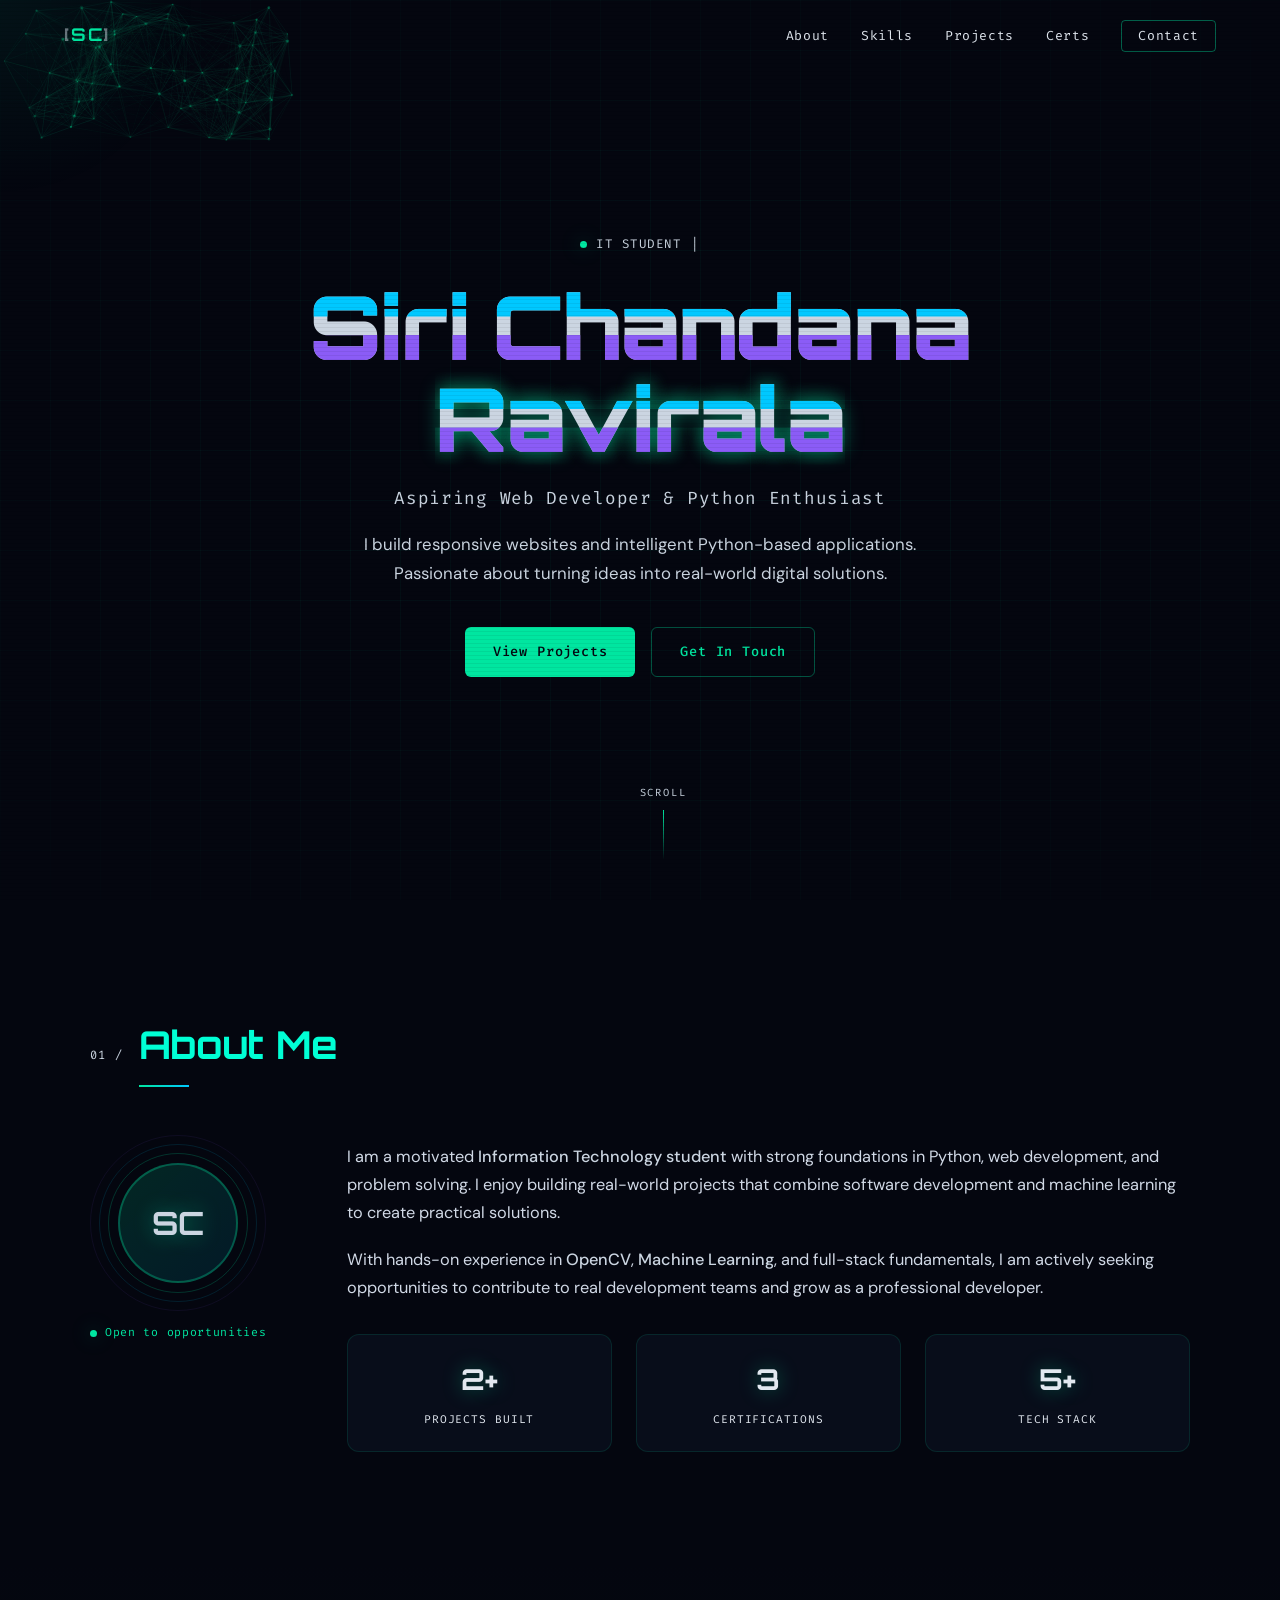
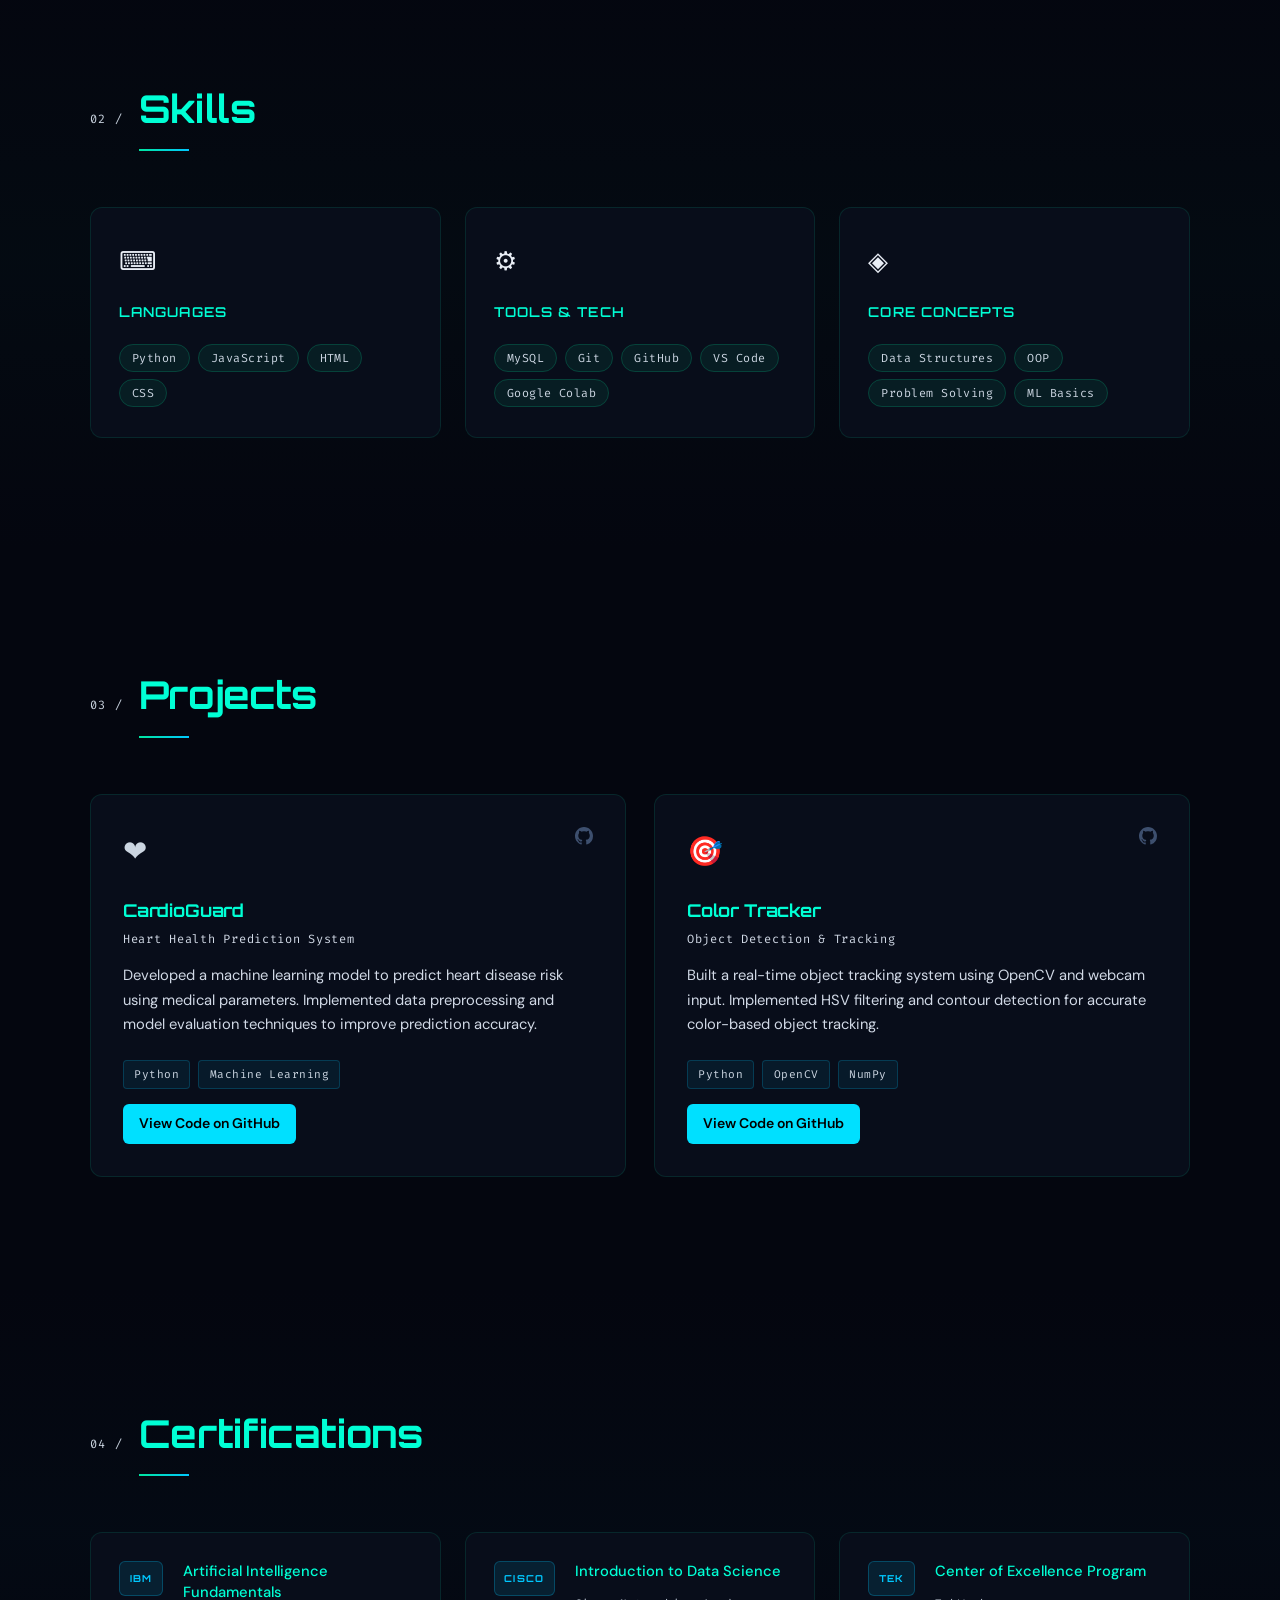
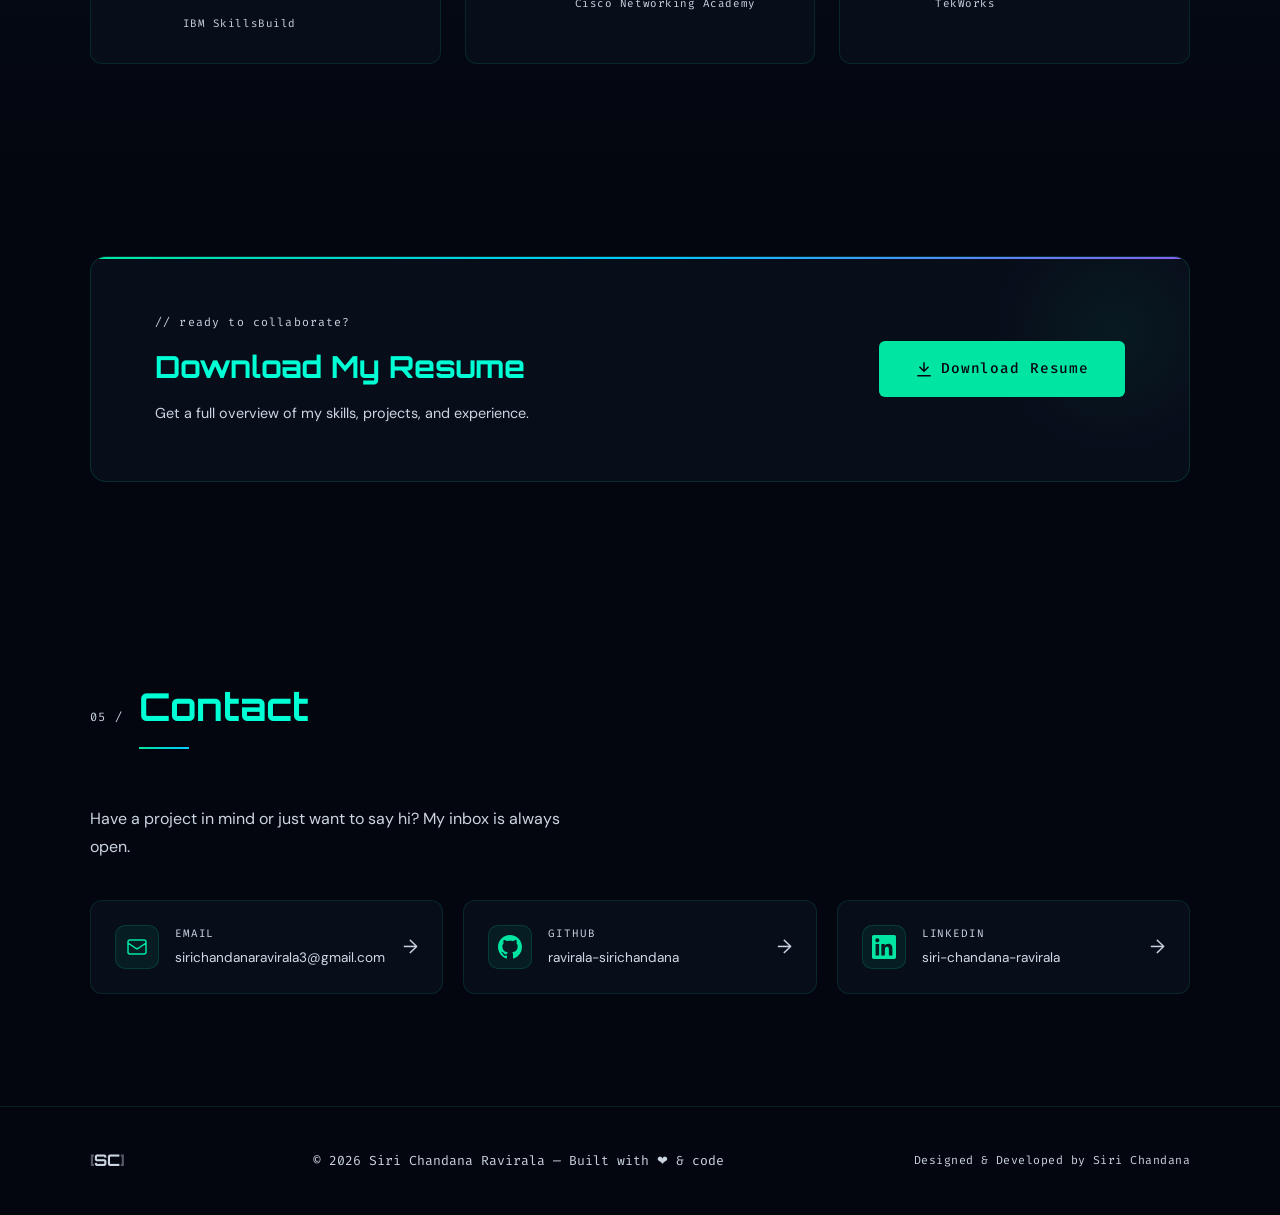
==== commit ffe80082: "Add files via upload" ====
--- a/index.html
+++ b/index.html
@@ -165,7 +165,7 @@
           <div class="project-card__top">
             <span class="project-card__icon">❤</span>
             <div class="project-card__links">
-              <a href="https://github.com/ravirala-sirichandana" target="_blank" rel="noopener" class="project-card__link" aria-label="GitHub">
+              <a href="https://github.com/ravirala-sirichandana/cardio_pulse" target="_blank" rel="noopener" class="project-card__link" aria-label="GitHub">
                 <svg viewBox="0 0 24 24" width="18" fill="currentColor"><path d="M12 0C5.37 0 0 5.37 0 12c0 5.31 3.435 9.795 8.205 11.385.6.105.825-.255.825-.57 0-.285-.015-1.23-.015-2.235-3.015.555-3.795-.735-4.035-1.41-.135-.345-.72-1.41-1.23-1.695-.42-.225-1.02-.78-.015-.795.945-.015 1.62.87 1.845 1.23 1.08 1.815 2.805 1.305 3.495.99.105-.78.42-1.305.765-1.605-2.67-.3-5.46-1.335-5.46-5.925 0-1.305.465-2.385 1.23-3.225-.12-.3-.54-1.53.12-3.18 0 0 1.005-.315 3.3 1.23.96-.27 1.98-.405 3-.405s2.04.135 3 .405c2.295-1.56 3.3-1.23 3.3-1.23.66 1.65.24 2.88.12 3.18.765.84 1.23 1.905 1.23 3.225 0 4.605-2.805 5.625-5.475 5.925.435.375.81 1.095.81 2.22 0 1.605-.015 2.895-.015 3.3 0 .315.225.69.825.57A12.02 12.02 0 0 0 24 12c0-6.63-5.37-12-12-12z"/></svg>
               </a>
             </div>
@@ -177,13 +177,20 @@
             <span class="tag">Python</span>
             <span class="tag">Machine Learning</span>
           </div>
+          <div class="project-card__buttons">
+  <a href="https://github.com/ravirala-sirichandana/cardio_pulse"
+     target="_blank"
+     class="project-btn">
+     View Code on GitHub
+  </a>
+</div>
         </article>
 
         <article class="project-card" data-delay="150">
           <div class="project-card__top">
             <span class="project-card__icon">🎯</span>
             <div class="project-card__links">
-              <a href="https://github.com/ravirala-sirichandana" target="_blank" rel="noopener" class="project-card__link" aria-label="GitHub">
+              <a href="https://github.com/ravirala-sirichandana/Color-Based-Object-Detection-OpenCV" target="_blank" rel="noopener" class="project-card__link" aria-label="GitHub">
                 <svg viewBox="0 0 24 24" width="18" fill="currentColor"><path d="M12 0C5.37 0 0 5.37 0 12c0 5.31 3.435 9.795 8.205 11.385.6.105.825-.255.825-.57 0-.285-.015-1.23-.015-2.235-3.015.555-3.795-.735-4.035-1.41-.135-.345-.72-1.41-1.23-1.695-.42-.225-1.02-.78-.015-.795.945-.015 1.62.87 1.845 1.23 1.08 1.815 2.805 1.305 3.495.99.105-.78.42-1.305.765-1.605-2.67-.3-5.46-1.335-5.46-5.925 0-1.305.465-2.385 1.23-3.225-.12-.3-.54-1.53.12-3.18 0 0 1.005-.315 3.3 1.23.96-.27 1.98-.405 3-.405s2.04.135 3 .405c2.295-1.56 3.3-1.23 3.3-1.23.66 1.65.24 2.88.12 3.18.765.84 1.23 1.905 1.23 3.225 0 4.605-2.805 5.625-5.475 5.925.435.375.81 1.095.81 2.22 0 1.605-.015 2.895-.015 3.3 0 .315.225.69.825.57A12.02 12.02 0 0 0 24 12c0-6.63-5.37-12-12-12z"/></svg>
               </a>
             </div>
@@ -196,6 +203,13 @@
             <span class="tag">OpenCV</span>
             <span class="tag">NumPy</span>
           </div>
+          <div class="project-card__buttons">
+  <a href="https://github.com/ravirala-sirichandana/Color-Based-Object-Detection-OpenCV" 
+     target="_blank"
+     class="project-btn">
+     View Code on GitHub
+  </a>
+</div>
         </article>
 
       </div>
--- a/style.css
+++ b/style.css
@@ -1071,4 +1071,57 @@
 @media (max-width: 420px) {
   .about__stats { grid-template-columns: 1fr; }
   .hero__actions { flex-direction: column; align-items: center; }
+}
+/* ===== READABILITY FIX OVERRIDE ===== */
+
+/* Paragraph text */
+p,
+li,
+span {
+  color: #cbd5e1 !important;
+}
+
+/* Section descriptions */
+.project-card p,
+.skill-card p,
+.cert-card p,
+.about__grid p,
+.contact-card p {
+  color: #d1d9e6 !important;
+}
+
+/* Headings */
+h1, h2, h3, h4 {
+  color: #00ffd5 !important;
+}
+
+/* Small / secondary text */
+.small-text,
+.stat span,
+label {
+  color: #e2e8f0 !important;
+}
+
+/* Navigation links */
+.nav__link {
+  color: #e2e8f0 !important;
+}
+.project-card__buttons{
+  margin-top: 15px;
+}
+
+.project-btn{
+  display: inline-block;
+  padding: 8px 16px;
+  border-radius: 6px;
+  background: #00e0ff;
+  color: #000;
+  font-size: 14px;
+  text-decoration: none;
+  font-weight: 600;
+  transition: 0.3s;
+}
+
+.project-btn:hover{
+  background: #00bcd4;
 }
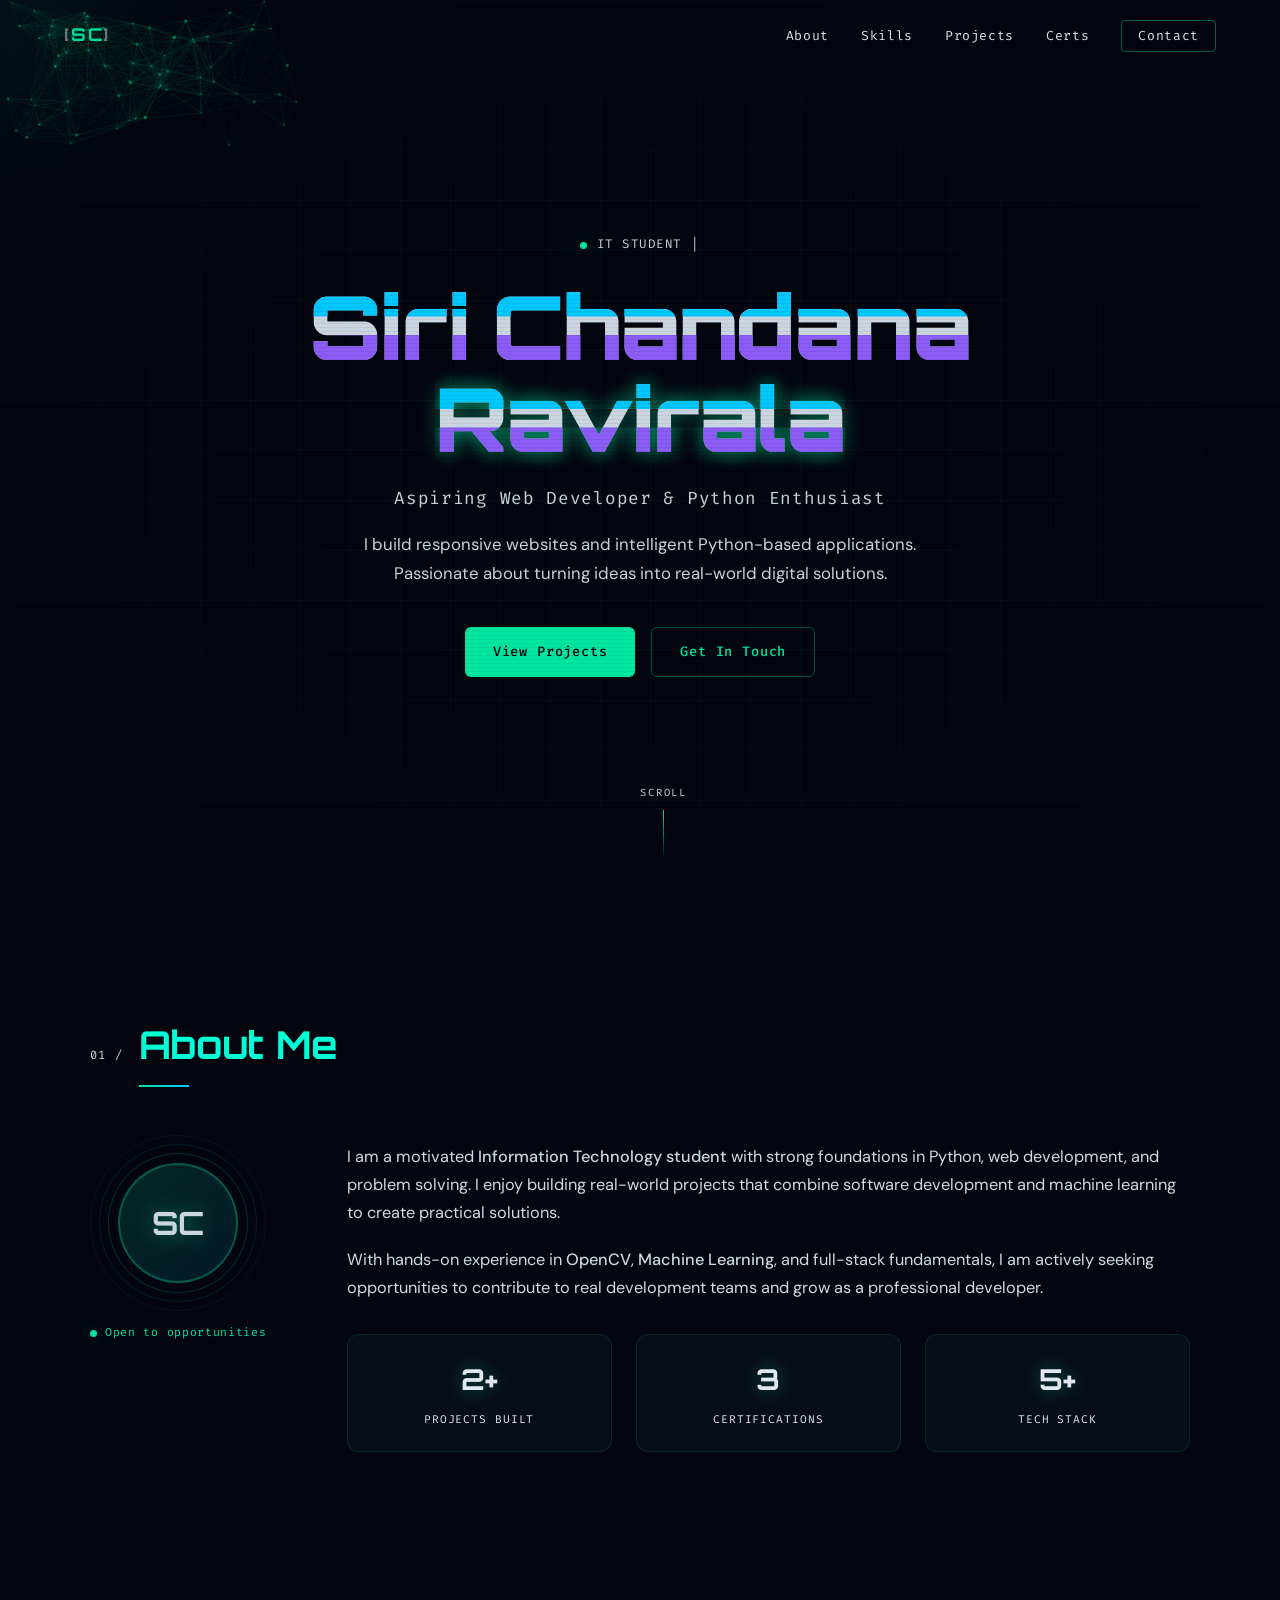
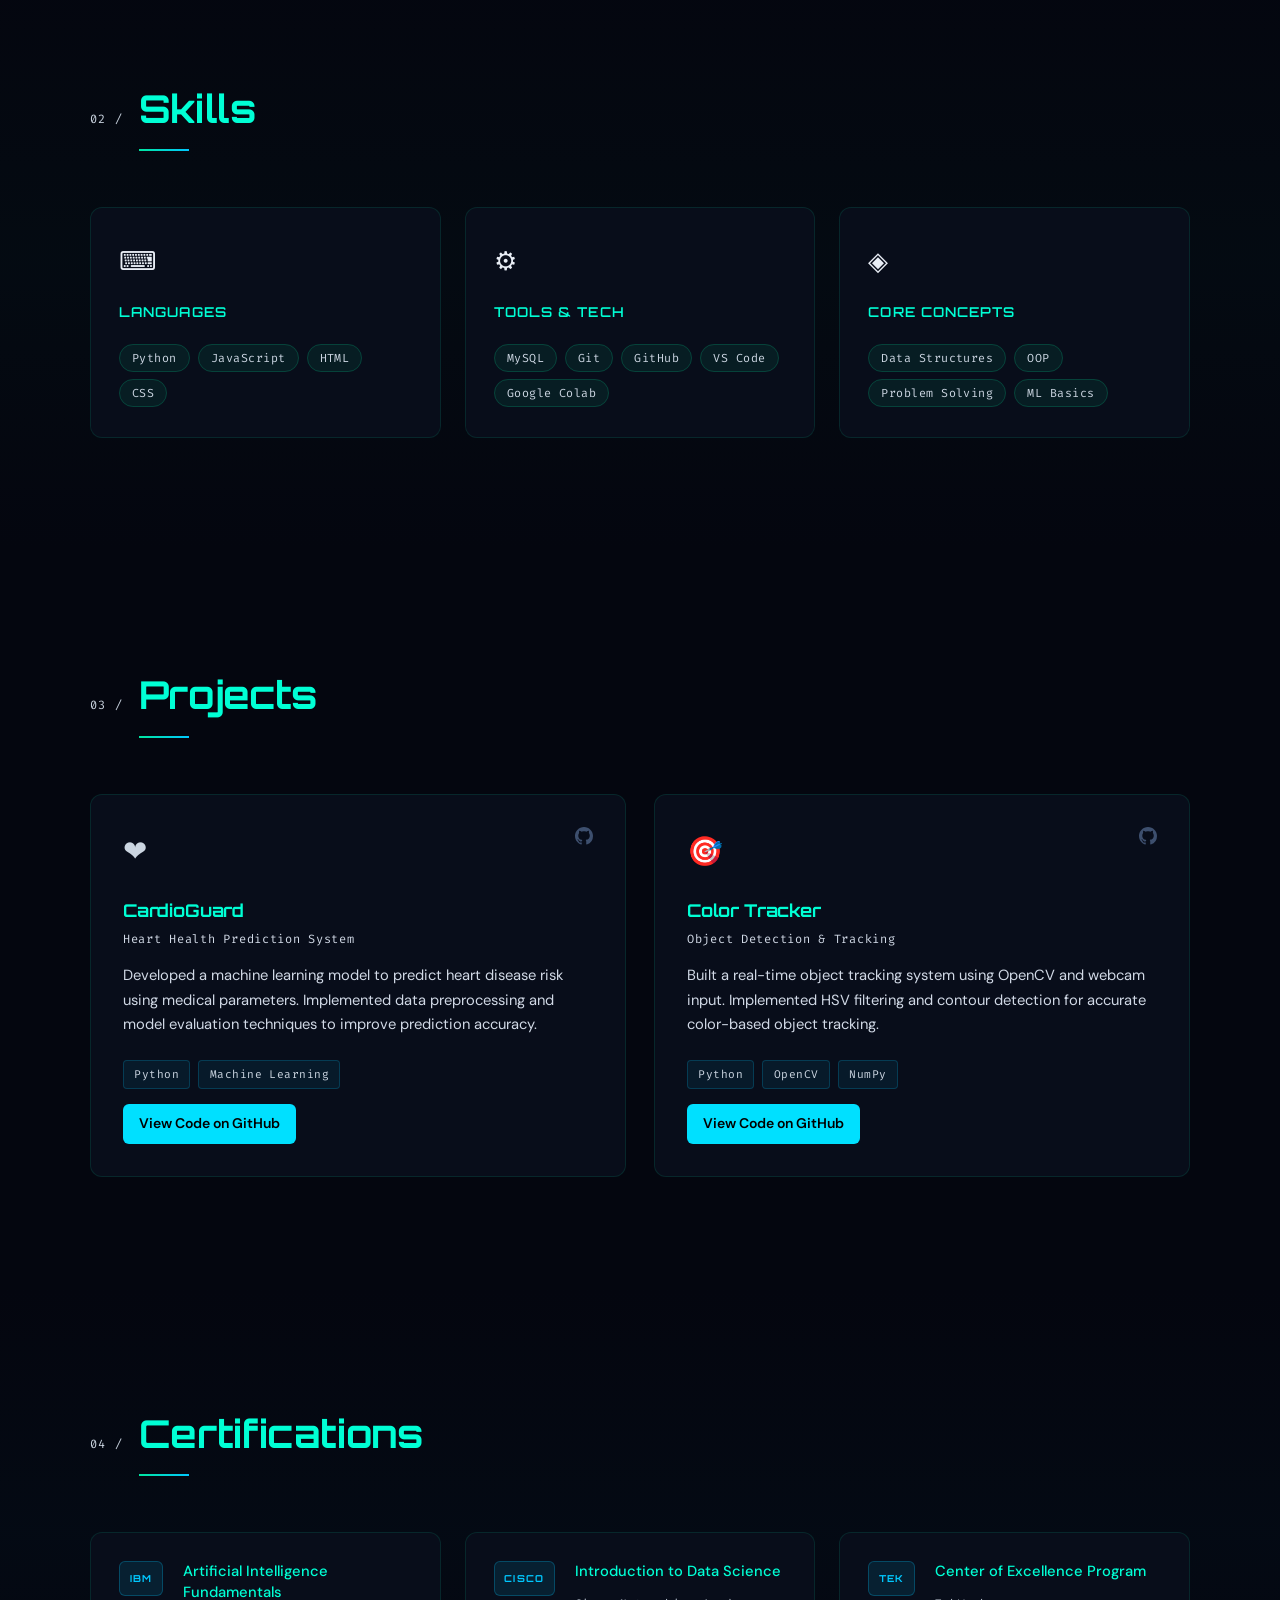
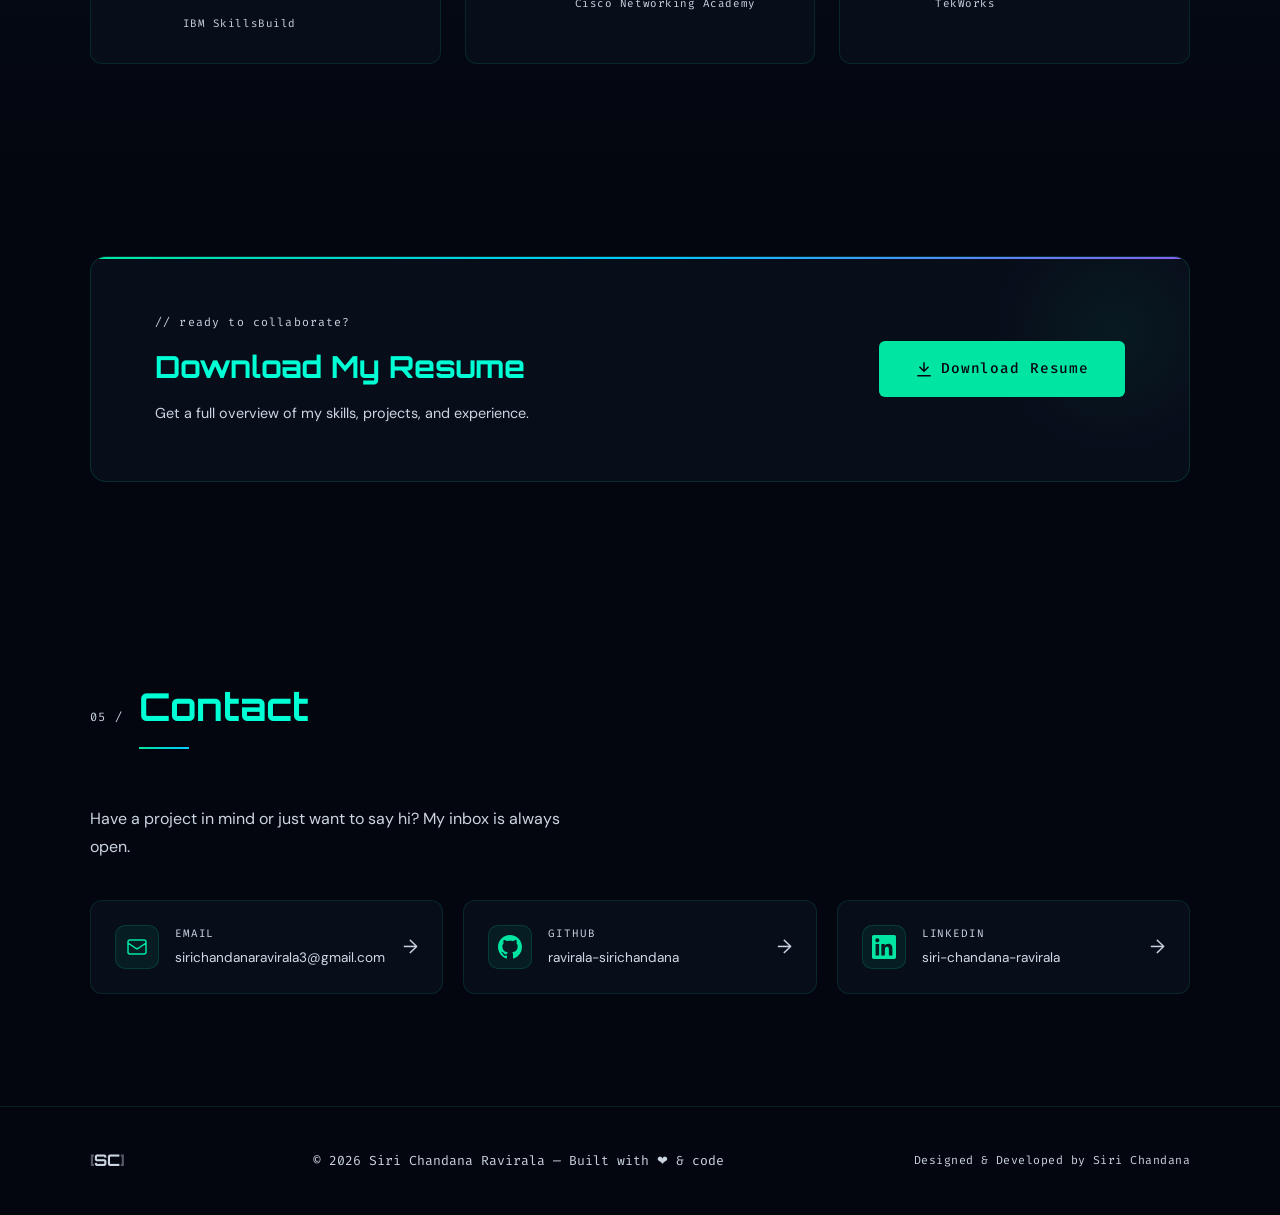
==== commit 6e44535b: "Add files via upload" ====
--- a/index.html
+++ b/index.html
@@ -204,7 +204,7 @@
             <span class="tag">NumPy</span>
           </div>
           <div class="project-card__buttons">
-  <a href="https://github.com/ravirala-sirichandana/Color-Based-Object-Detection-OpenCV" 
+  <a href="https://github.com/ravirala-sirichandana/Color-Based-Object-Detection-OpenCV"
      target="_blank"
      class="project-btn">
      View Code on GitHub
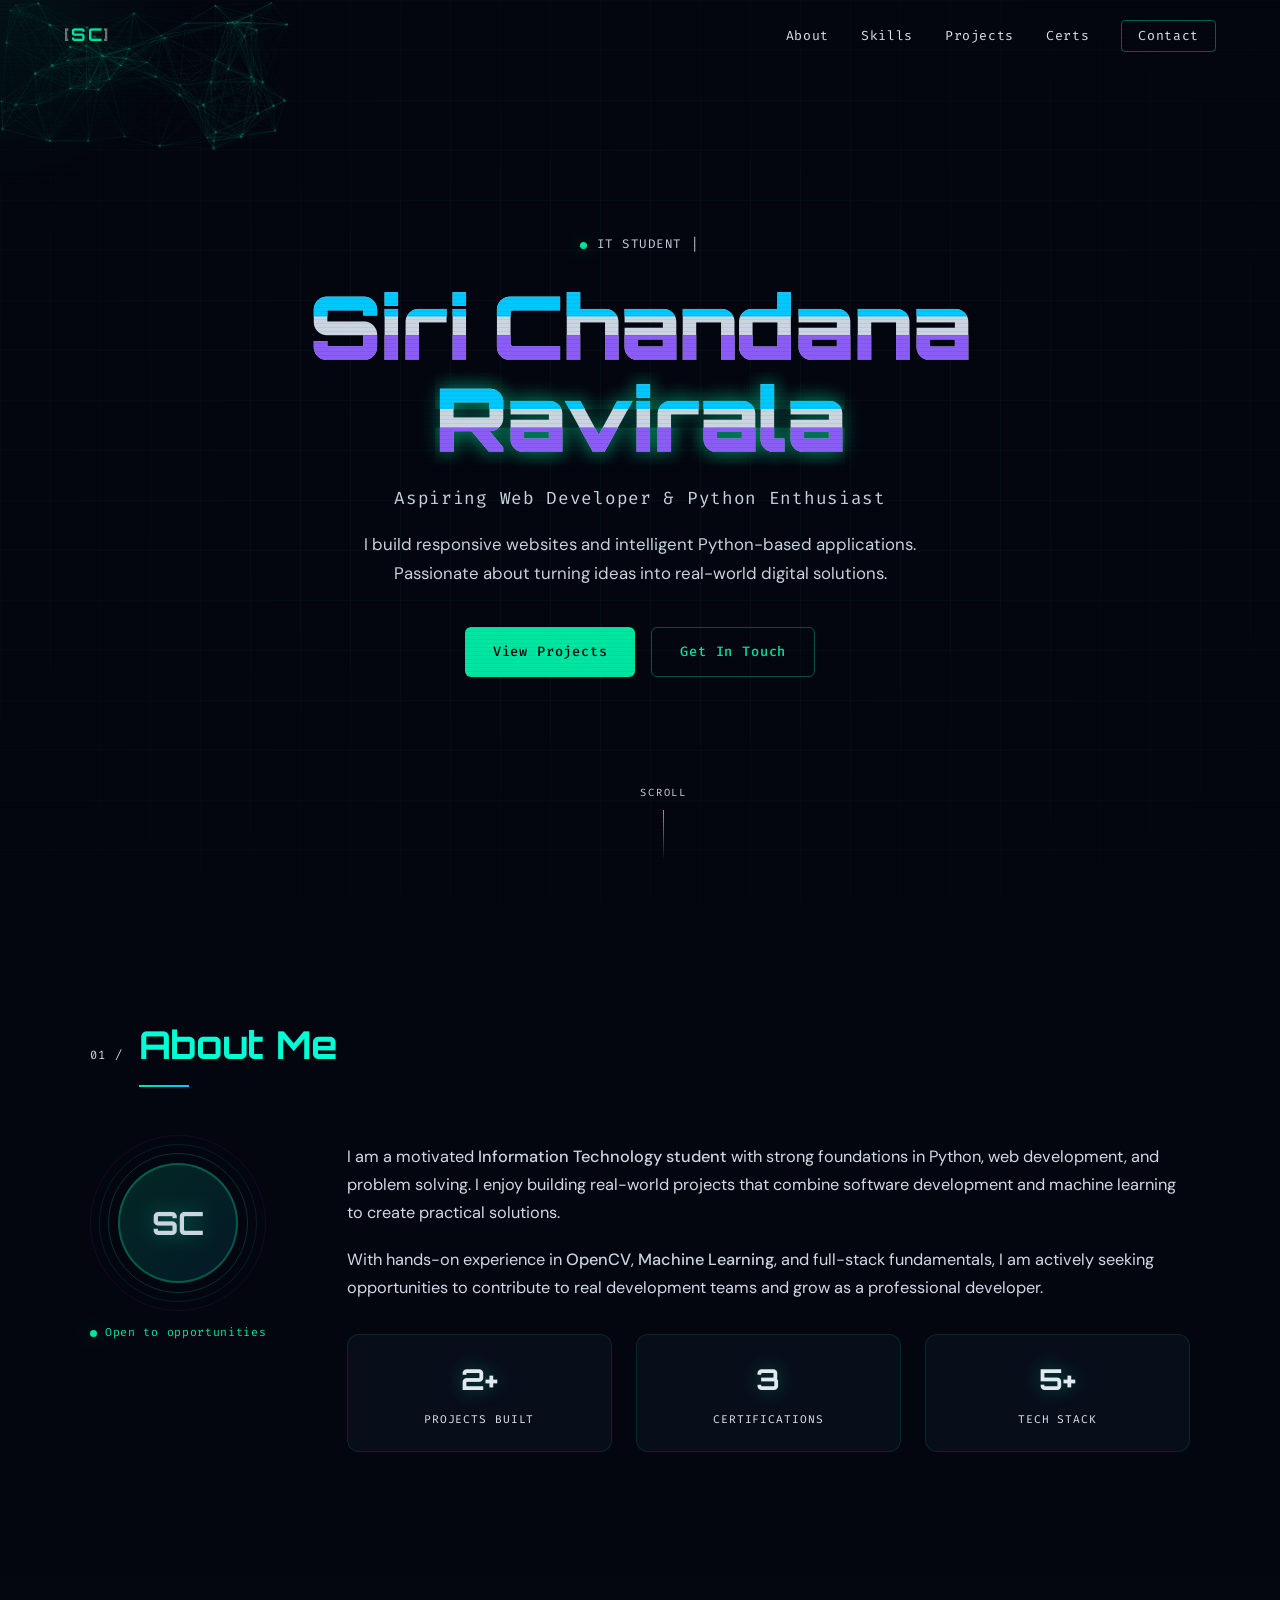
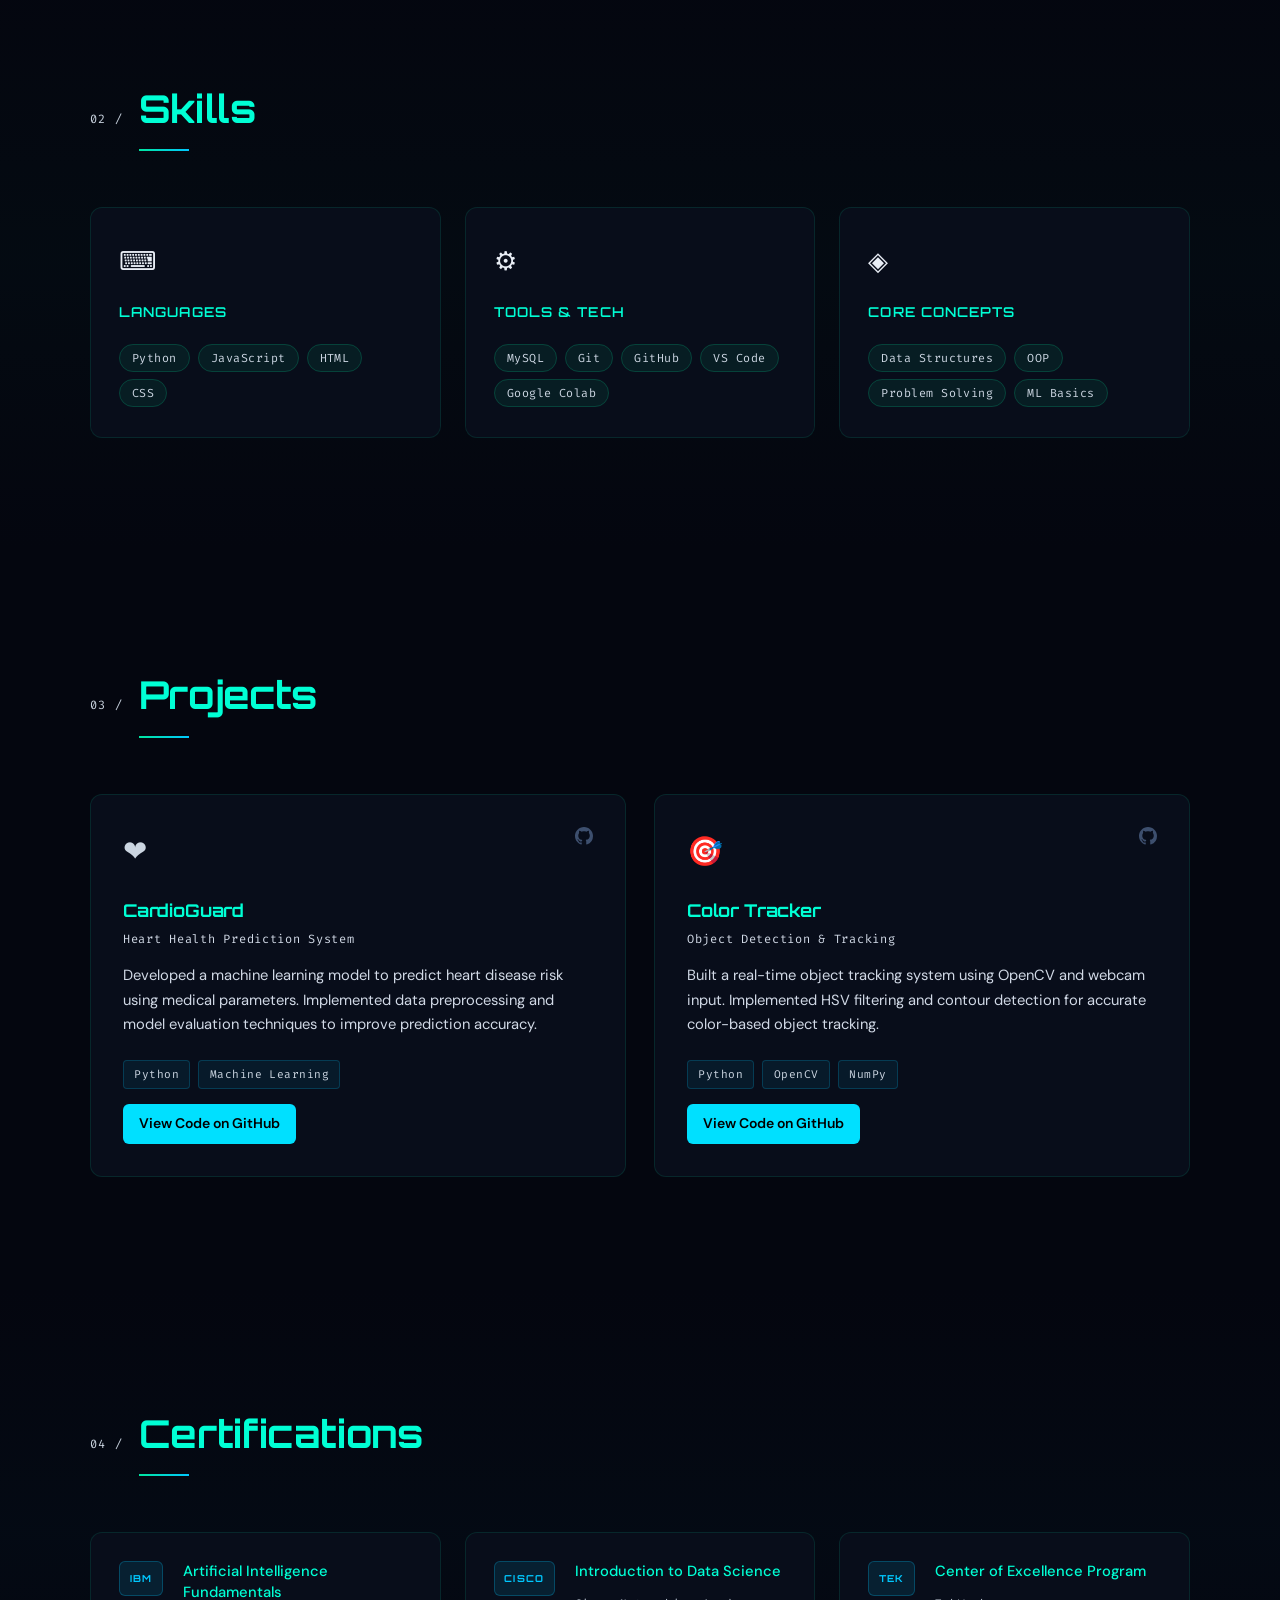
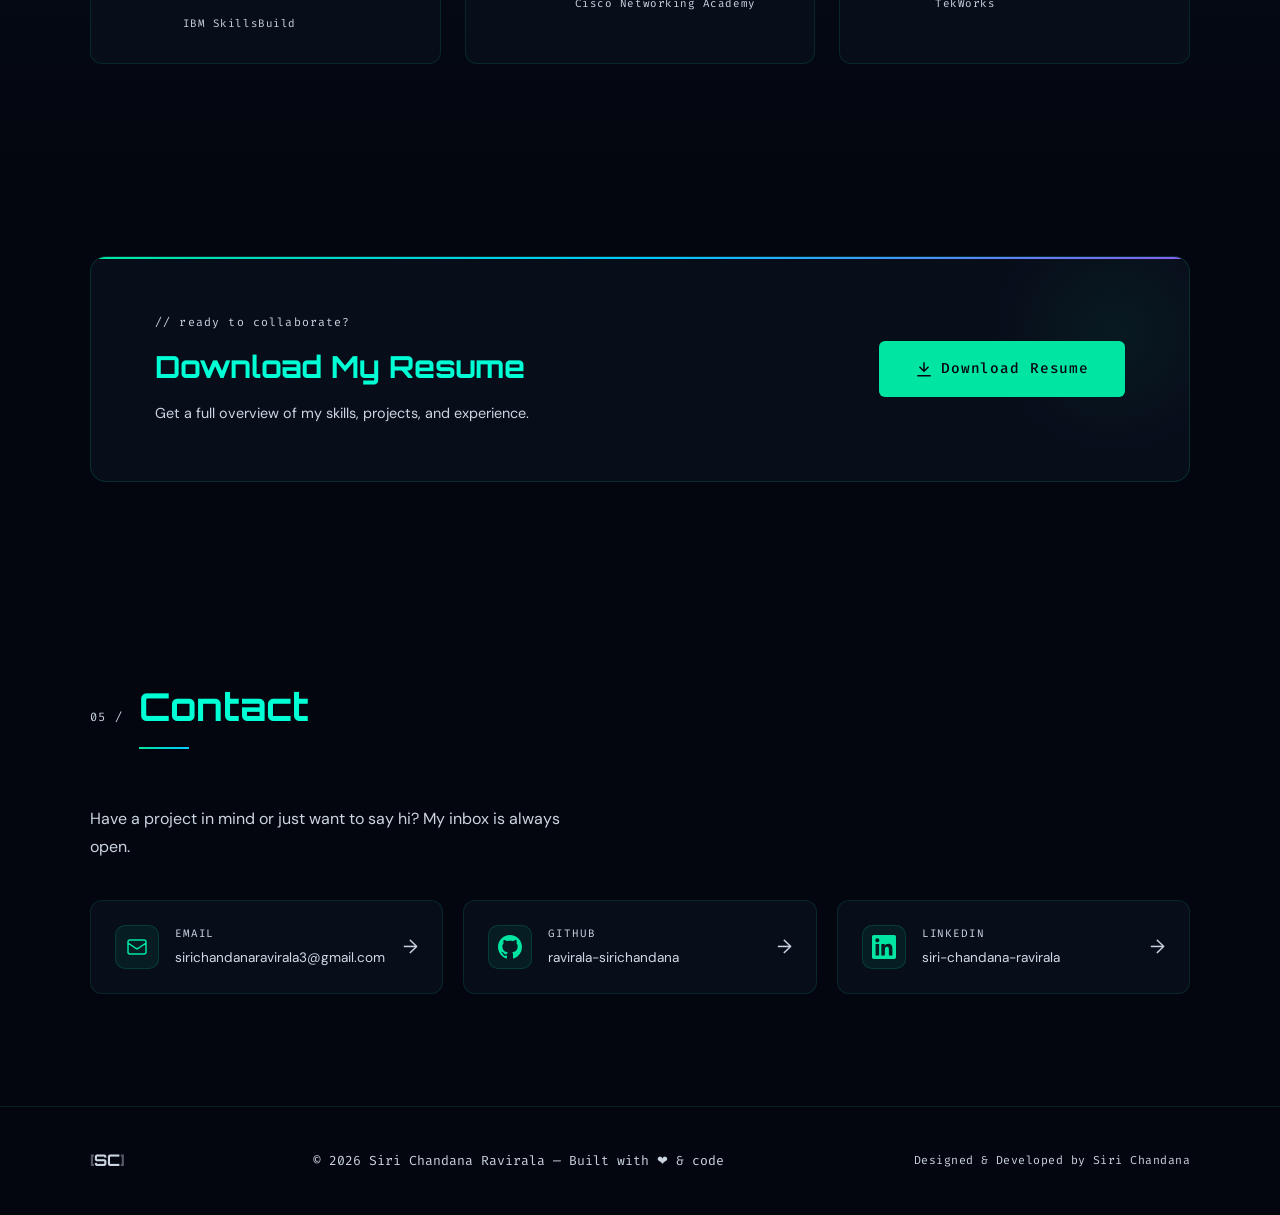
==== commit 62ec5e21: "Add files via upload" ====
--- a/index.html
+++ b/index.html
@@ -180,6 +180,7 @@
           <div class="project-card__buttons">
   <a href="https://github.com/ravirala-sirichandana/cardio_pulse"
      target="_blank"
+     rel="noopener"
      class="project-btn">
      View Code on GitHub
   </a>
@@ -206,6 +207,7 @@
           <div class="project-card__buttons">
   <a href="https://github.com/ravirala-sirichandana/Color-Based-Object-Detection-OpenCV"
      target="_blank"
+     rel="noopener"
      class="project-btn">
      View Code on GitHub
   </a>
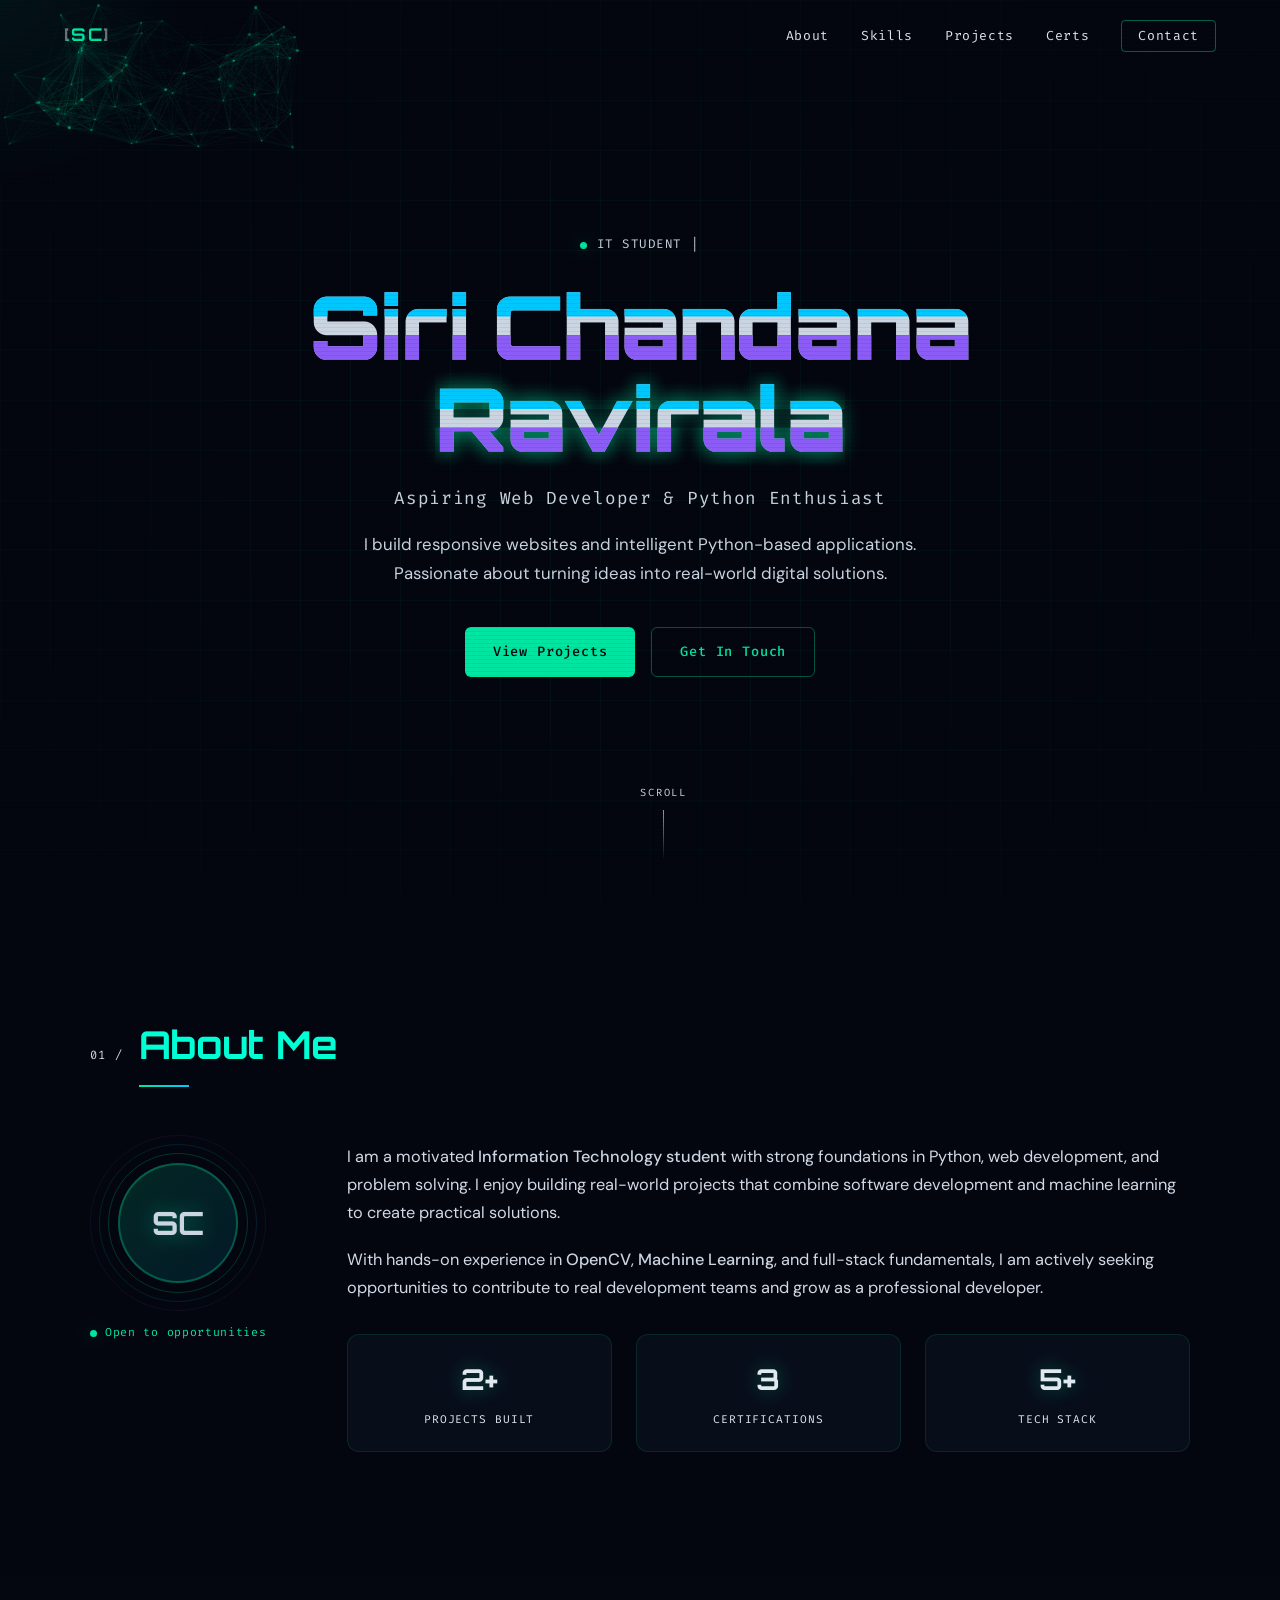
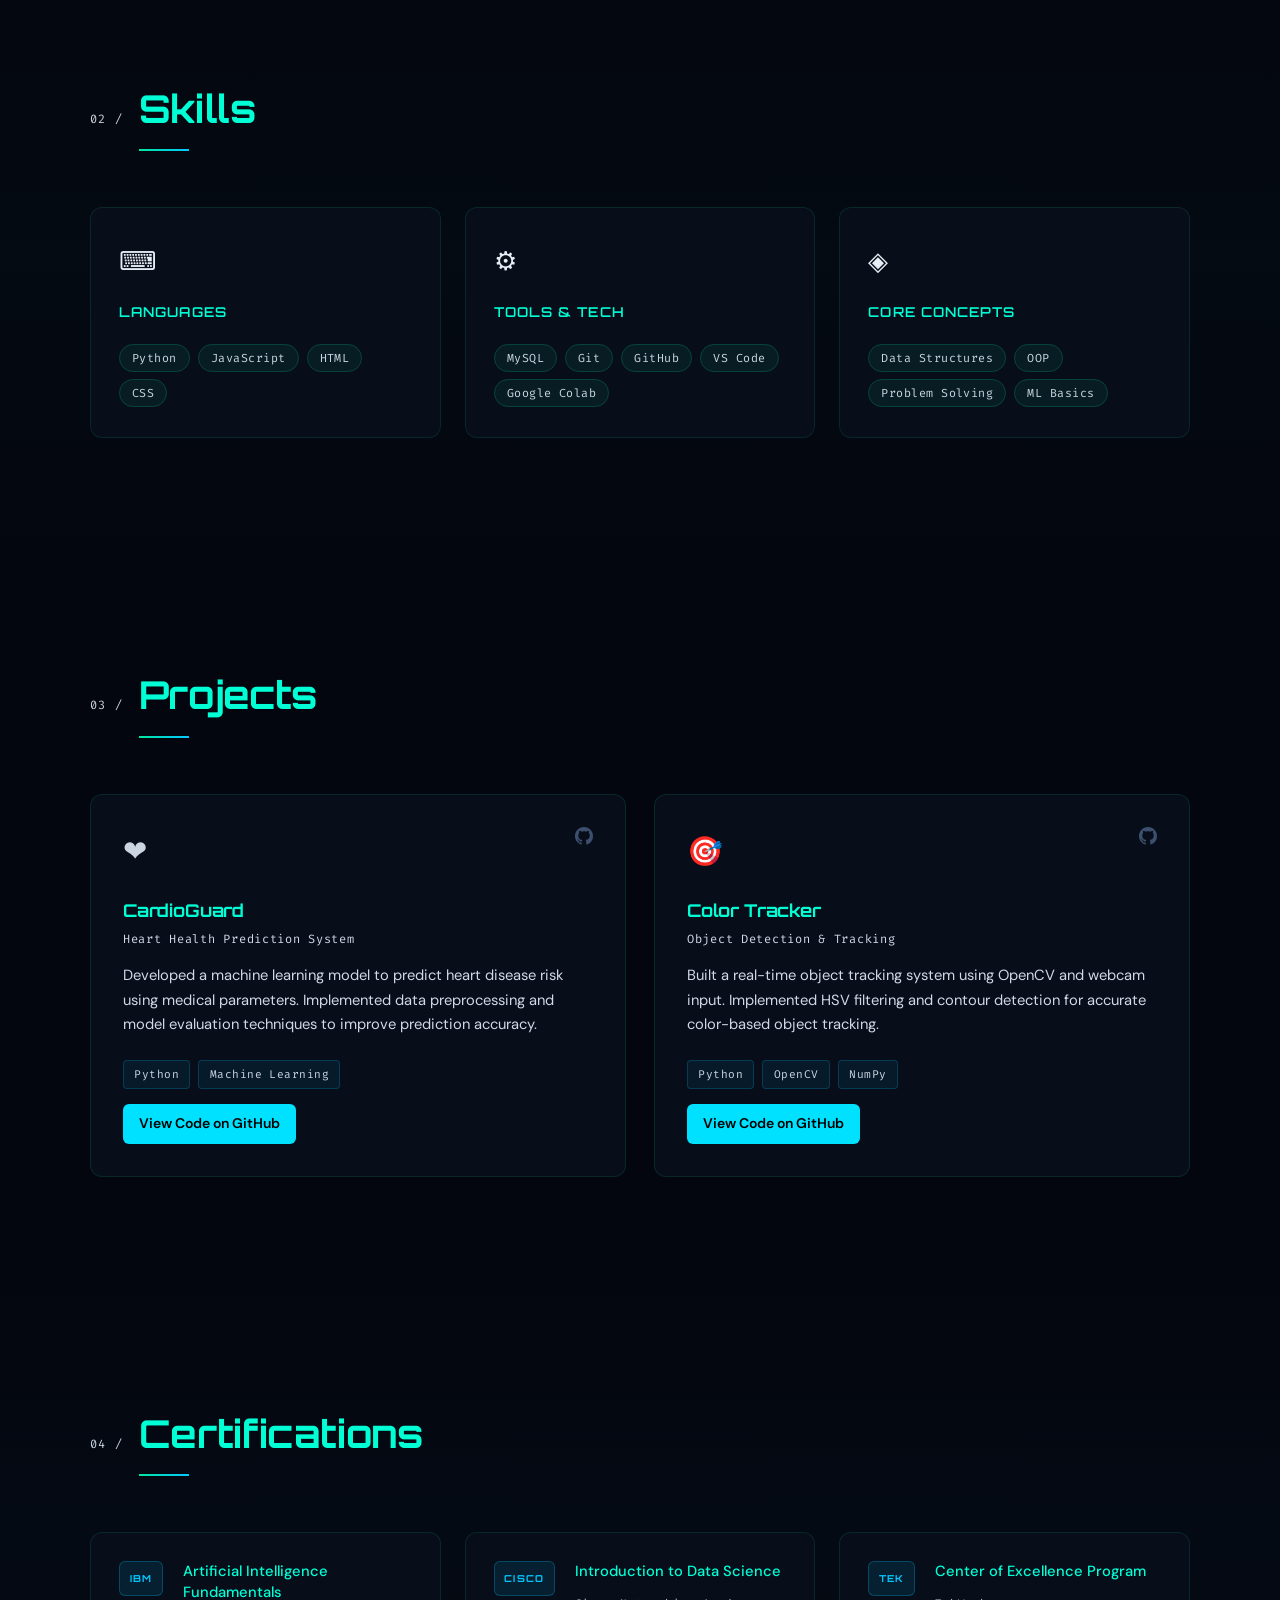
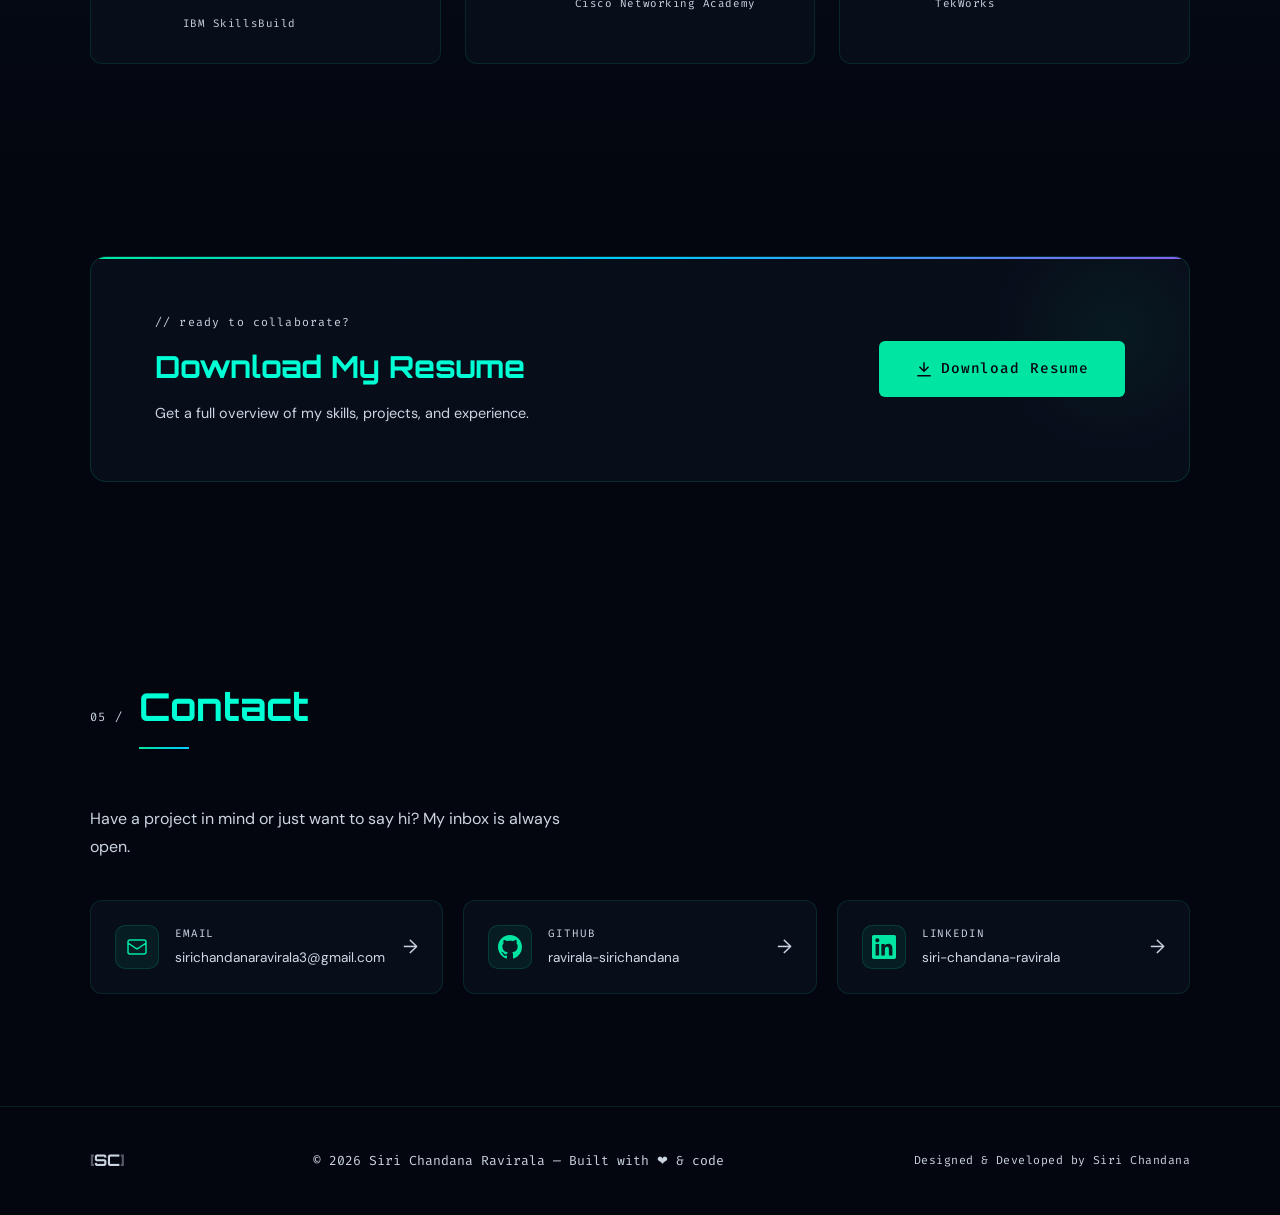
==== commit 966fd921: "Add files via upload" ====
--- a/index.html
+++ b/index.html
@@ -227,23 +227,36 @@
       </div>
       <div class="certs__grid">
 
-        <div class="cert-card" data-delay="0">
-          <div class="cert-card__badge">IBM</div>
-          <div class="cert-card__body">
-            <h3 class="cert-card__title">Artificial Intelligence Fundamentals</h3>
-            <span class="cert-card__issuer">IBM SkillsBuild</span>
-          </div>
-          <div class="cert-card__glow"></div>
-        </div>
-
-        <div class="cert-card" data-delay="100">
-          <div class="cert-card__badge">CISCO</div>
-          <div class="cert-card__body">
-            <h3 class="cert-card__title">Introduction to Data Science</h3>
-            <span class="cert-card__issuer">Cisco Networking Academy</span>
-          </div>
-          <div class="cert-card__glow"></div>
-        </div>
+        <div class="cert-card" data-delay="0"
+onclick="openCertificate([
+'certificates/ibm1.jpg',
+'certificates/ibm2.jpg',
+'certificates/ibm3.jpg'
+])">
+
+  <div class="cert-card__badge">IBM</div>
+  <div class="cert-card__body">
+    <h3 class="cert-card__title">Artificial Intelligence Fundamentals</h3>
+    <span class="cert-card__issuer">IBM SkillsBuild</span>
+  </div>
+  <div class="cert-card__glow"></div>
+
+</div>
+
+        <div class="cert-card" data-delay="100"
+onclick="openCertificate([
+'certificates/cisco1.jpg',
+'certificates/cisco2.jpg'
+])">
+
+  <div class="cert-card__badge">CISCO</div>
+  <div class="cert-card__body">
+    <h3 class="cert-card__title">Introduction to Data Science</h3>
+    <span class="cert-card__issuer">Cisco Networking Academy</span>
+  </div>
+  <div class="cert-card__glow"></div>
+
+</div>
 
         <div class="cert-card" data-delay="200">
           <div class="cert-card__badge">TEK</div>
@@ -334,5 +347,16 @@
   </footer>
 
   <script src="script.js"></script>
+  <!-- CERTIFICATE MODAL -->
+<div id="certModal" class="cert-modal">
+  <span class="cert-close">&times;</span>
+
+  <img class="cert-modal-img" id="certImage">
+
+  <div class="cert-nav">
+    <button id="prevCert">❮</button>
+    <button id="nextCert">❯</button>
+  </div>
+</div>
 </body>
 </html>
--- a/style.css
+++ b/style.css
@@ -1124,4 +1124,69 @@
 
 .project-btn:hover{
   background: #00bcd4;
-}+}
+/* Fix project button click issue */
+.project-card {
+  position: relative;
+}
+
+.project-card__buttons {
+  position: relative;
+  z-index: 5;
+}
+
+.project-card__link {
+  position: relative;
+  z-index: 6;
+}
+
+.project-btn {
+  position: relative;
+  z-index: 7;
+}
+/* ===== CERTIFICATE MODAL ===== */
+
+.cert-modal{
+  display:none;
+  position:fixed;
+  z-index:9999;
+  left:0; top:0;
+  width:100%;
+  height:100%;
+  background:rgba(0,0,0,0.92);
+  backdrop-filter: blur(8px);
+  justify-content:center;
+  align-items:center;
+}
+
+.cert-modal-img{
+  max-width:85%;
+  max-height:80%;
+  border-radius:12px;
+  box-shadow:0 0 30px rgba(0,230,160,0.35);
+}
+
+.cert-close{
+  position:absolute;
+  top:25px;
+  right:40px;
+  font-size:40px;
+  color:#fff;
+  cursor:pointer;
+}
+
+.cert-nav button{
+  position:absolute;
+  top:50%;
+  transform:translateY(-50%);
+  font-size:30px;
+  padding:12px 18px;
+  border:none;
+  border-radius:10px;
+  background:#00e6a0;
+  color:#000;
+  cursor:pointer;
+}
+
+#prevCert{ left:30px; }
+#nextCert{ right:30px; }
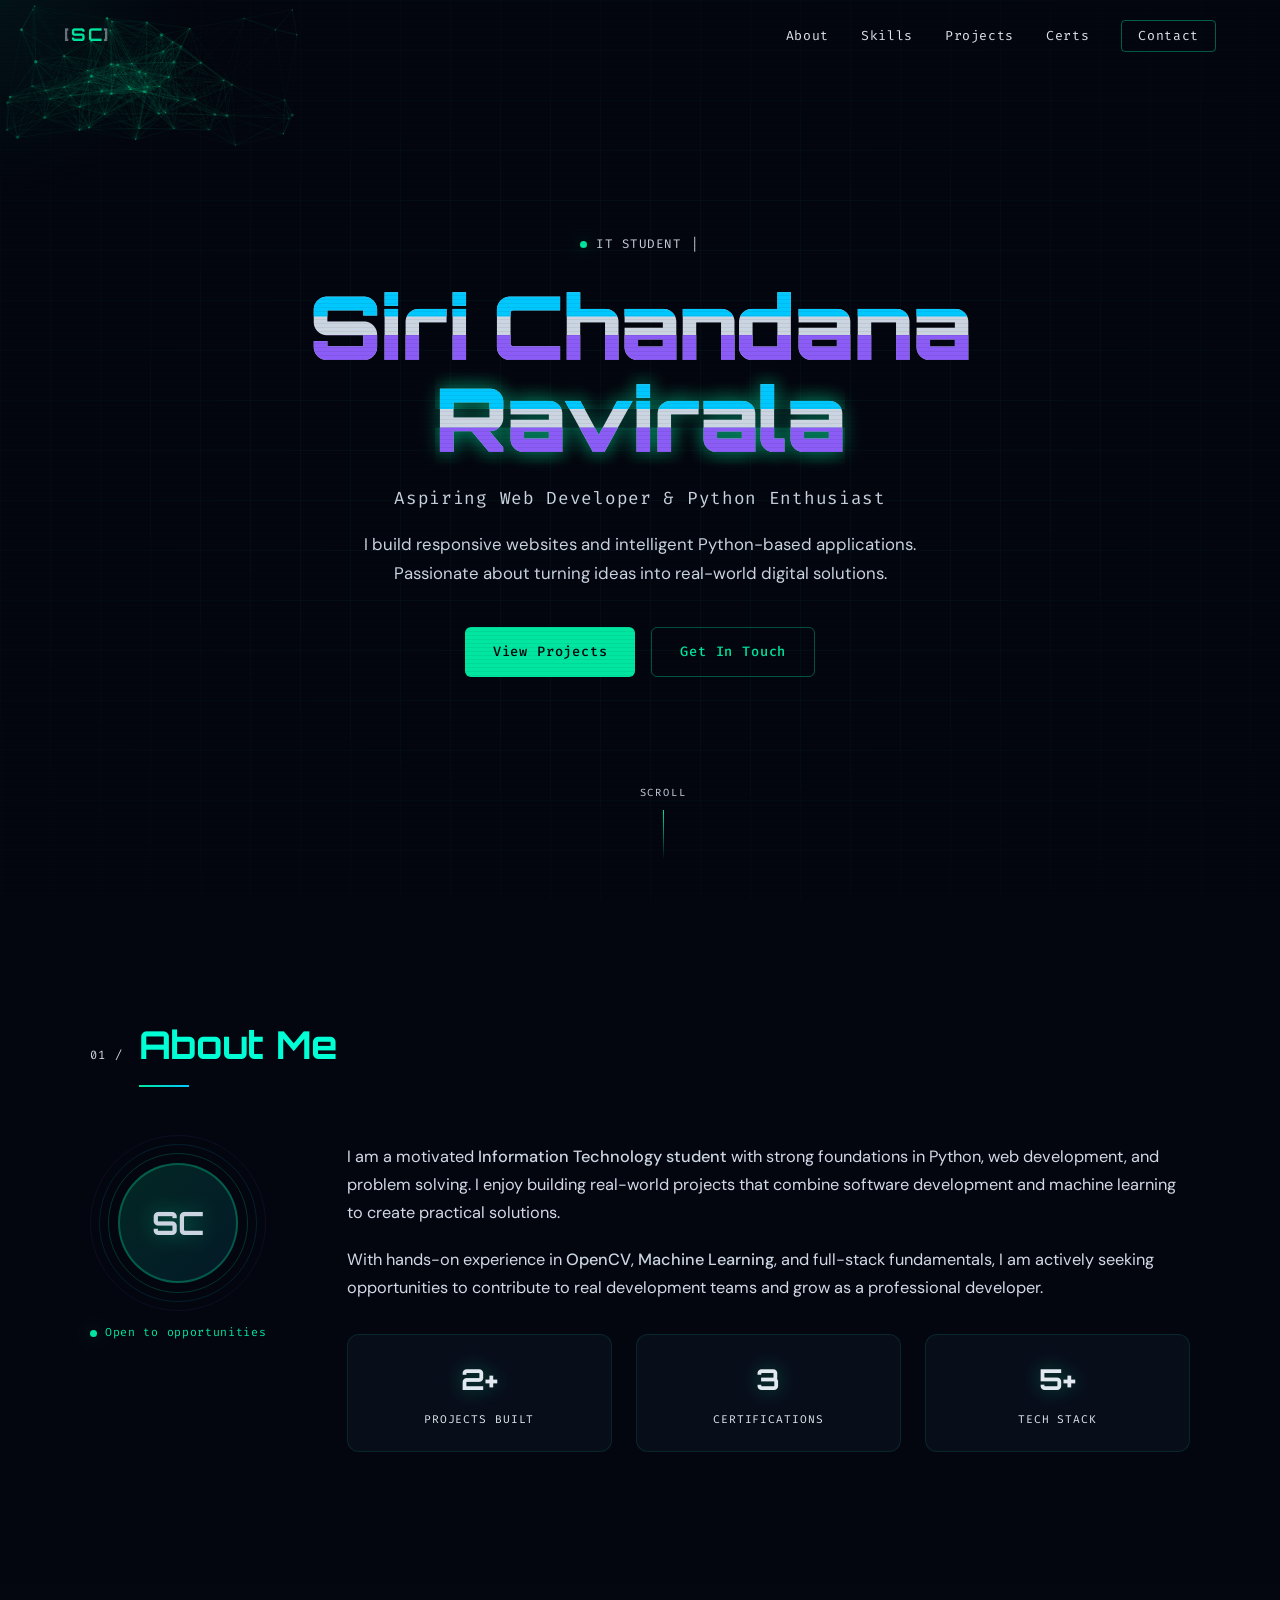
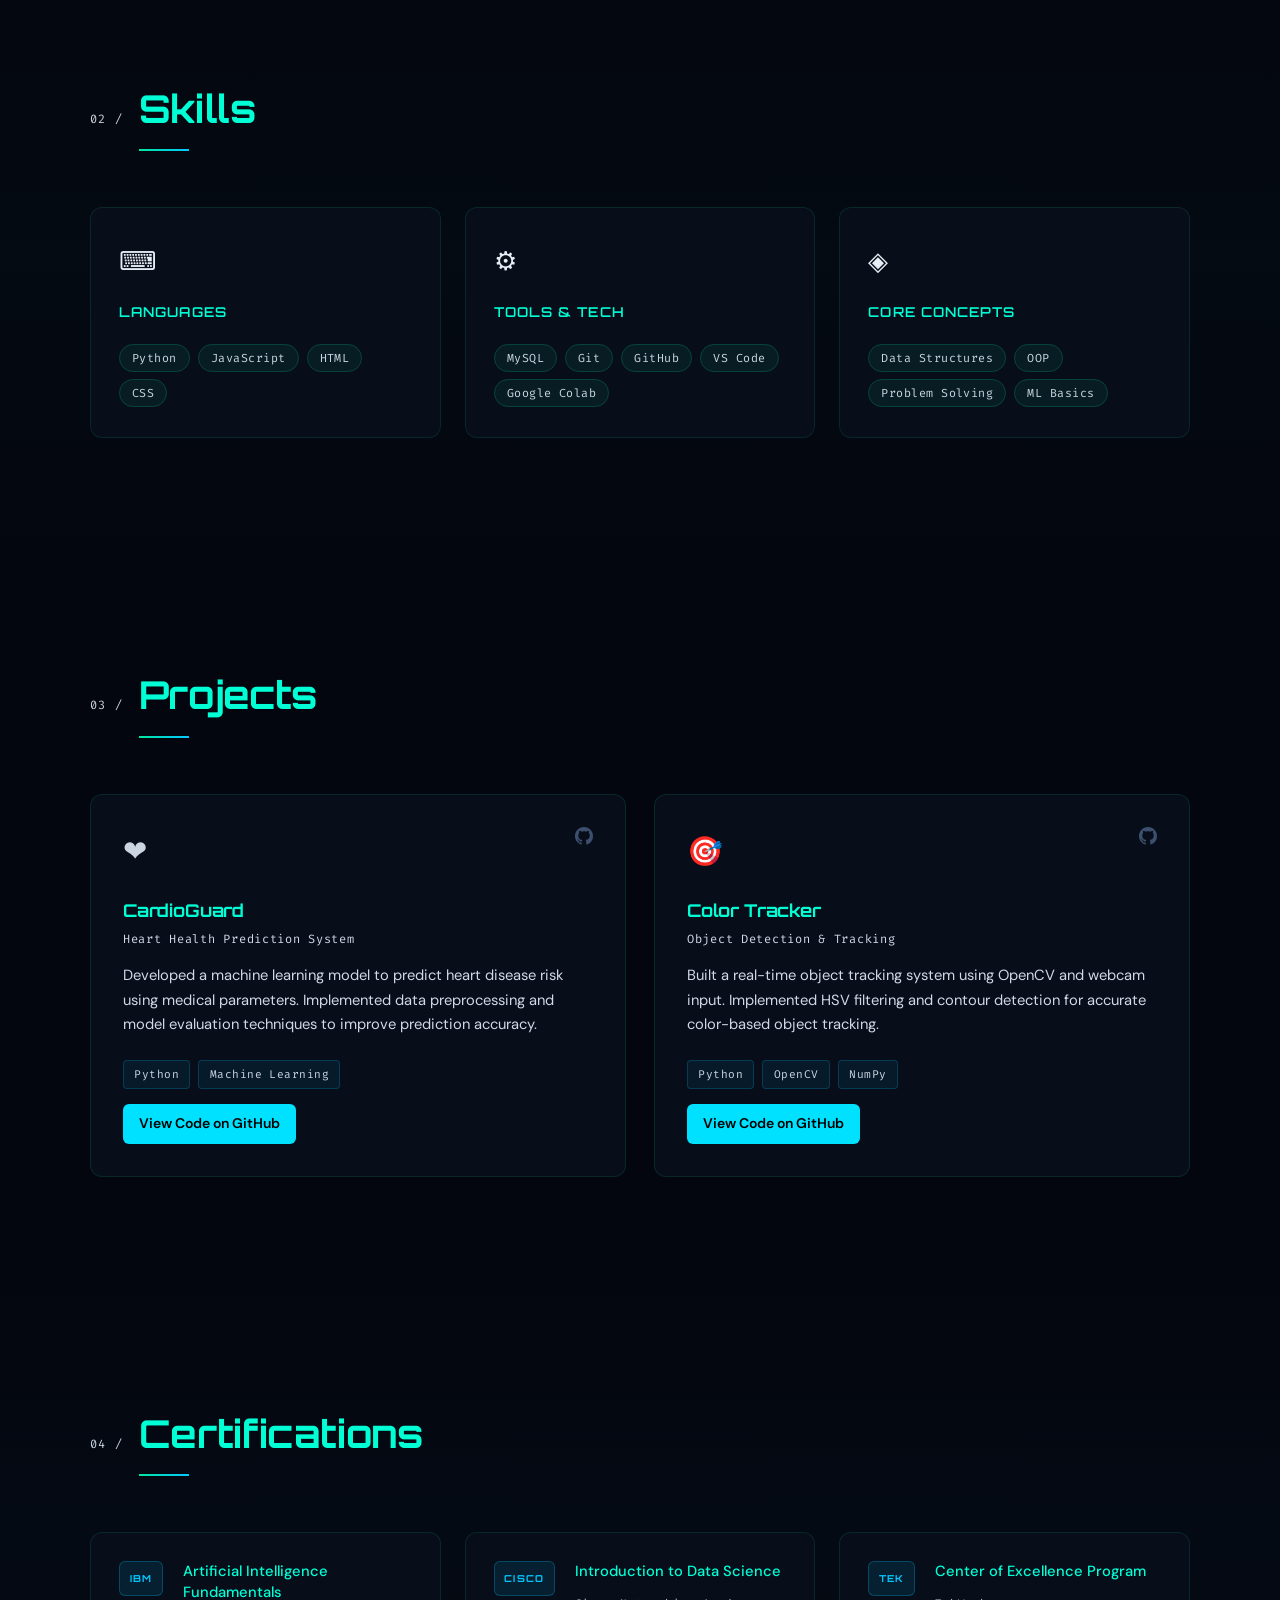
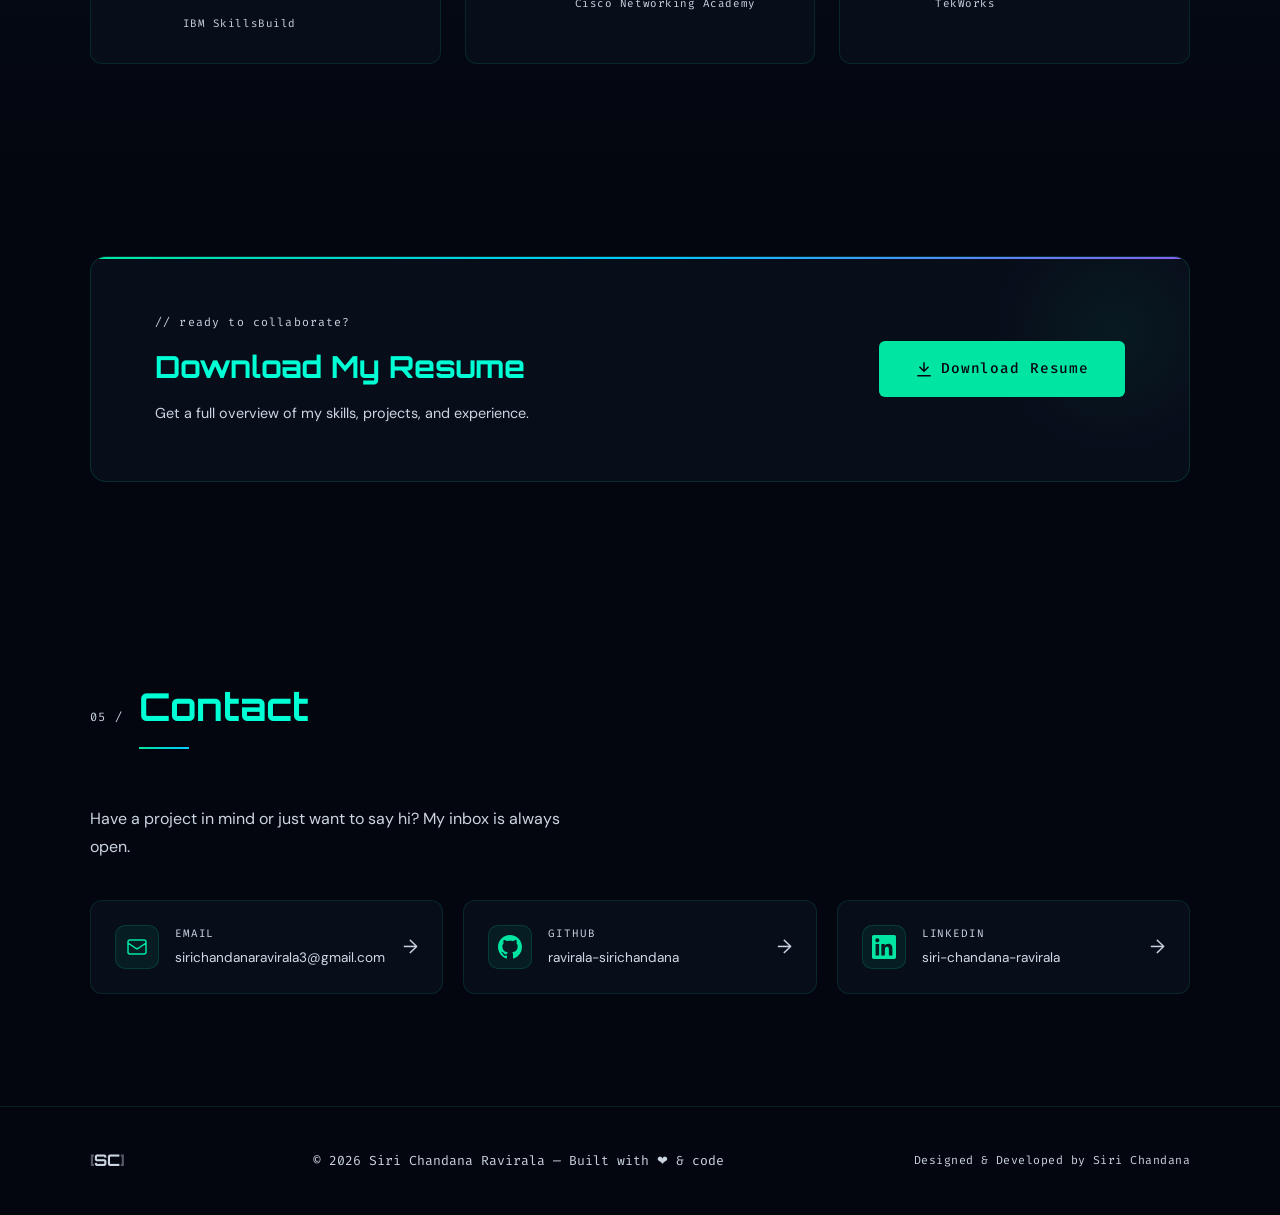
==== commit c21d69e1: "Add files via upload" ====
--- a/index.html
+++ b/index.html
@@ -347,16 +347,16 @@
   </footer>
 
   <script src="script.js"></script>
-  <!-- CERTIFICATE MODAL -->
+ <!-- CERTIFICATE MODAL -->
 <div id="certModal" class="cert-modal">
   <span class="cert-close">&times;</span>
-
-  <img class="cert-modal-img" id="certImage">
-
-  <div class="cert-nav">
+  <img class="cert-modal__img" id="certImage">
+  <div class="cert-modal__nav">
     <button id="prevCert">❮</button>
     <button id="nextCert">❯</button>
   </div>
 </div>
+
+<script src="script.js"></script>
 </body>
 </html>
--- a/style.css
+++ b/style.css
@@ -1144,49 +1144,54 @@
   position: relative;
   z-index: 7;
 }
-/* ===== CERTIFICATE MODAL ===== */
+/* ===== CERTIFICATE MODAL  ===== */
 
 .cert-modal{
-  display:none;
   position:fixed;
-  z-index:9999;
-  left:0; top:0;
-  width:100%;
-  height:100%;
-  background:rgba(0,0,0,0.92);
-  backdrop-filter: blur(8px);
+  inset:0;
+  background:rgba(0,0,0,0.85);
+  display:flex;
   justify-content:center;
   align-items:center;
-}
-
-.cert-modal-img{
+  z-index:9999;
+  opacity:0;
+  pointer-events:none;
+  transition:.3s;
+}
+
+.cert-modal.open{
+  opacity:1;
+  pointer-events:auto;
+}
+
+.cert-modal__img{
   max-width:85%;
-  max-height:80%;
+  max-height:80vh;
   border-radius:12px;
-  box-shadow:0 0 30px rgba(0,230,160,0.35);
-}
-
-.cert-close{
+  box-shadow:0 0 40px rgba(0,230,160,.3);
+}
+
+.cert-modal__close{
   position:absolute;
-  top:25px;
-  right:40px;
+  top:20px;
+  right:35px;
   font-size:40px;
   color:#fff;
   cursor:pointer;
 }
 
-.cert-nav button{
+.cert-modal__nav button{
   position:absolute;
   top:50%;
   transform:translateY(-50%);
-  font-size:30px;
-  padding:12px 18px;
+  font-size:40px;
+  background:none;
   border:none;
-  border-radius:10px;
-  background:#00e6a0;
-  color:#000;
+  color:#fff;
   cursor:pointer;
 }
 
-#prevCert{ left:30px; }
-#nextCert{ right:30px; }+#certPrev{ left:40px; }
+#certNext{ right:40px; }
+
+.cert-card{ cursor:pointer; }
